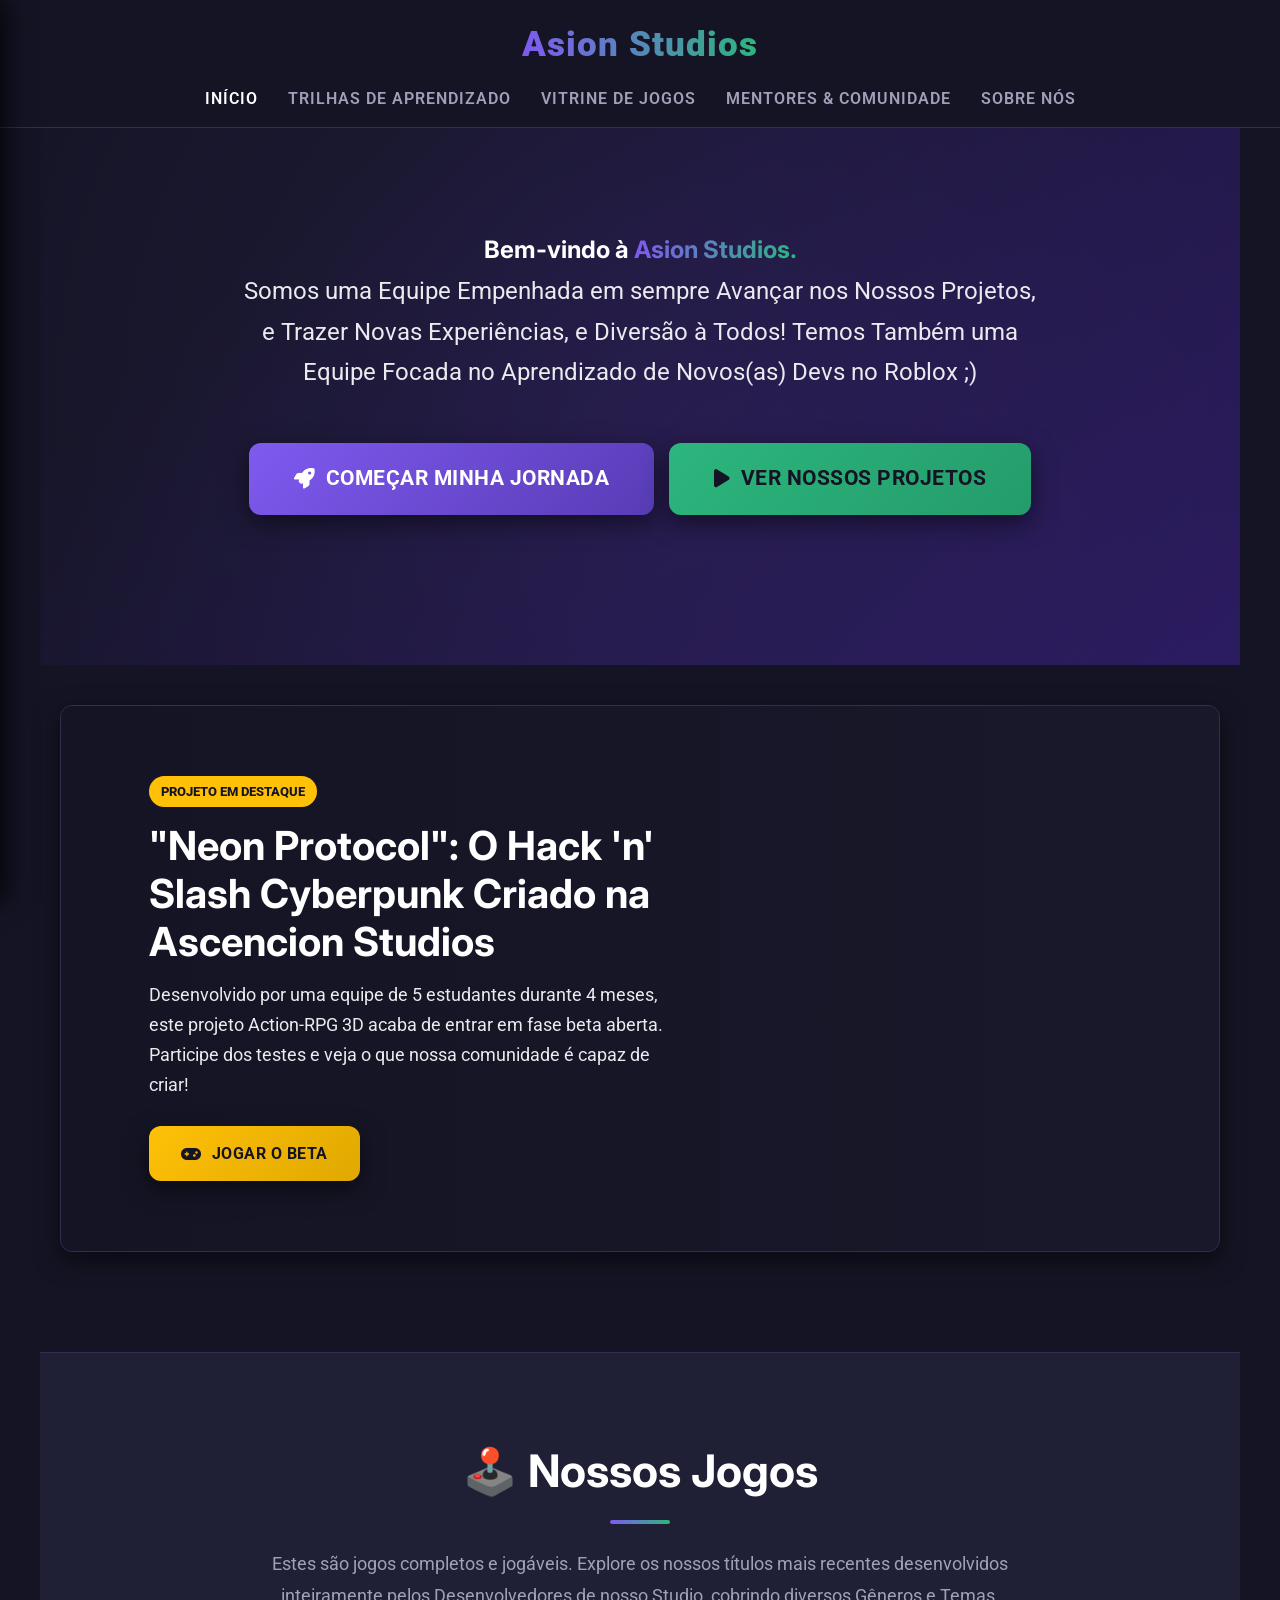
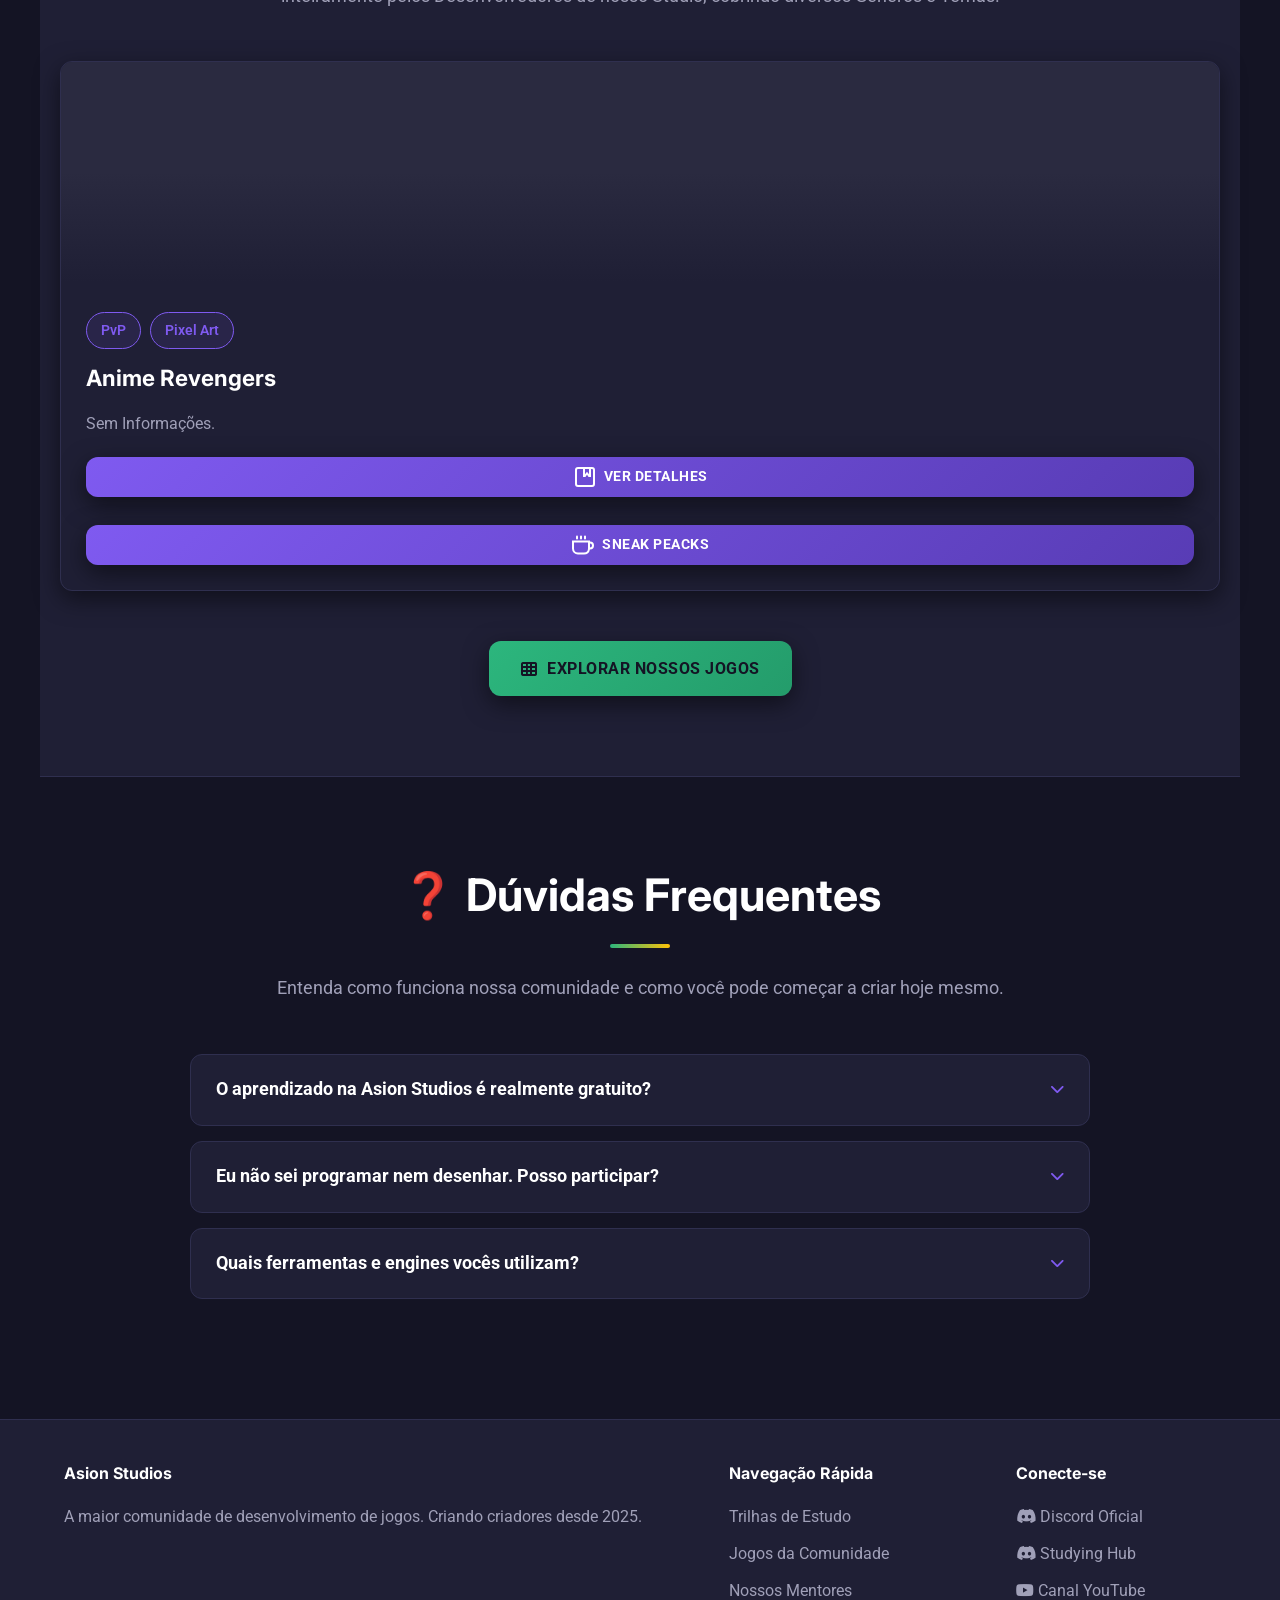
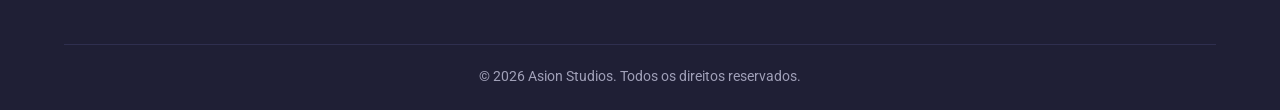
==== index.html @ bc78424f "f" ====
<!DOCTYPE html>
<html lang="pt-BR">
<head>
    <meta charset="UTF-8">
    <meta name="viewport" content="width=device-width, initial-scale=1.0">
    <title>Asion Studios | Início</title>
    <link rel="stylesheet" href="style.css">
    <link rel="icon" href="assets/images/icone.png" type="image/x-icon">
    <link href="https://fonts.googleapis.com/css2?family=Inter:wght@700;900&family=Roboto:wght@400;500;700&display=swap" rel="stylesheet">
    <link rel="stylesheet" href="https://cdnjs.cloudflare.com/ajax/libs/font-awesome/6.4.0/css/all.min.css">
</head>
<body>
    
    <header class="gh-header">
        <div class="gh-header-container">
            <a href="#" class="gh-logo gh-logo--mobile"><i class="fas fa-gamepad"></i> Asion Studios</a>
            <button class="gh-nav__toggle" aria-label="Abrir menu"><i class="fas fa-bars"></i></button>
            <a href="" class="gh-logo gh-logo--desktop">Asion Studios</a>
            <nav class="gh-nav gh-nav--desktop">
                <ul class="gh-nav__list">
                    <li><a href="index" class="gh-nav__active-link">Início</a></li>
                    <li><a href="aprendizado">Trilhas de Aprendizado</a></li>
                    <li><a href="jogos">Vitrine de Jogos</a></li>
                    <li><a href="equipe">Mentores & Comunidade</a></li>
                    <li><a href="sobre">Sobre Nós</a></li>
                </ul>
            </nav>
        </div>
    </header>

    <aside class="gh-sidebar" id="gh-sidebar">
        <div class="gh-sidebar__header">
            <a href="index" class="gh-logo gh-logo--mobile">
                <i class="fas fa-gamepad"></i> Asion Studios
            </a>
            <button class="gh-sidebar__close" aria-label="Fechar menu">
                <i class="fas fa-times"></i>
            </button>
        </div>
        <ul class="gh-sidebar__list">
            <li><a href="#" class="gh-sidebar__link gh-nav__active-link"><i class="fas fa-home"></i> Início</a></li>
            <li><a href="aprendizado" class="gh-sidebar__link"><i class="fas fa-graduation-cap"></i> Aprendizado</a></li>
            <li><a href="jogos" class="gh-sidebar__link"><i class="fas fa-gamepad"></i> Jogos</a></li>
            <li><a href="equipe" class="gh-sidebar__link"><i class="fas fa-users"></i> Comunidade</a></li>
            <li><a href="sobre" class="gh-sidebar__link"><i class="fas fa-info-circle"></i> Sobre</a></li>
            
            <li class="gh-sidebar__cta">
                <a href="#" target="_blank" class="gh-button gh-button--discord gh-button--full">
                    <i class="fab fa-discord"></i> Servidor Discord
                </a>
                <a href="#" target="_blank" class="gh-button gh-button--youtube gh-button--full" style="margin-top: 10px;">
                    <i class="fab fa-youtube"></i> Canal YouTube
                </a>
            </li>
        </ul>
    </aside>
    <div class="gh-overlay" id="gh-overlay"></div>

    <main class="gh-main-content">
        
        <section class="gh-hero">
            <div class="gh-hero__content">
                <h1 class="gh-hero__title">Bem-vindo à <span class="gh-text-gradient">Asion Studios.</h1>
                <p class="gh-hero__subtitle"> Somos uma Equipe Empenhada em sempre Avançar nos Nossos Projetos, e Trazer Novas Experiências, e Diversão à Todos! Temos Também uma Equipe Focada no Aprendizado de Novos(as) Devs no Roblox ;)</p>
                <div style="display: flex; gap: 15px; justify-content: center; flex-wrap: wrap;">
                    <a href="aprendizado" class="gh-button gh-button--primary gh-button--large">
                        <i class="fas fa-rocket"></i> Começar Minha Jornada
                    </a>
                    <a href="jogos" class="gh-button gh-button--secondary gh-button--large">
                        <i class="fas fa-play"></i> Ver nossos Projetos
                    </a>
                </div>
            </div>
        </section>

        <section class="gh-section" style="padding-top: 40px; padding-bottom: 40px;">
            <div class="gh-banner" style="background-image: url('https://placehold.co/1200x400/1F1F35/FFFFFF/png?text=Banner+Jogo+Destaque');">
                <div class="gh-banner__content">
                    <span class="gh-banner__badge">Projeto em Destaque</span>
                    <h2 class="gh-banner__title">"Neon Protocol": O Hack 'n' Slash Cyberpunk Criado na Ascencion Studios</h2>
                    <p class="gh-banner__subtitle">Desenvolvido por uma equipe de 5 estudantes durante 4 meses, este projeto Action-RPG 3D acaba de entrar em fase beta aberta. Participe dos testes e veja o que nossa comunidade é capaz de criar!</p>
                    <a href="jogos.html#neon" class="gh-button gh-button--accent">
                        <i class="fas fa-gamepad"></i> Jogar o Beta
                    </a>
                </div>
            </div>
        </section>

        <section class="gh-section gh-section--light">
            <h2 class="gh-heading">🕹️ Nossos Jogos</h2>
            <p class="gh-section__intro">Estes são jogos completos e jogáveis. Explore os nossos títulos mais recentes desenvolvidos inteiramente pelos Desenvolvedores de nosso Studio, cobrindo diversos Gêneros e Temas.</p>
            
            <div class="gh-card-grid gh-card-grid--3-cols">
                <article class="gh-game-card">
                    <div class="gh-game-card__media" style="background-image: url('https://placehold.co/400x250/3a2a2a/FFFFFF/png?text=Image');"></div>
                    <div class="gh-game-card__body">
                        <div class="gh-tags">
                            <span class="gh-tag">PvP</span>
                            <span class="gh-tag">Pixel Art</span>
                        </div>
                        <h3 class="gh-game-card__title">Anime Revengers</h3>
                        <p class="gh-game-card__description">Sem Informações.</p>
                        <div class="gh-game-card__footer">
                            <a href="https://discord.com/channels/1443773820145238119/1445143844990488769" class="gh-button gh-button--primary gh-button--small gh-button--full"><svg xmlns="http://www.w3.org/2000/svg" width="24" height="24" viewBox="0 0 24 24"><path fill="currentColor" fill-rule="evenodd" d="M2 19a3 3 0 0 0 3 3h14a3 3 0 0 0 3-3V5a3 3 0 0 0-3-3H5a3 3 0 0 0-3 3zm18 0a1 1 0 0 1-1 1H5a1 1 0 0 1-1-1V5a1 1 0 0 1 1-1h5v8.011h2.395L14 9.864l1.605 2.147H18V4h1a1 1 0 0 1 1 1zM16 4h-4v5.336l2-2.676l2 2.676z" clip-rule="evenodd"/></svg> &nbsp; Ver Detalhes</a>
                        </div>
                        <br>
                        <div class="gh-game-card__footer">
                            <a href="https://discord.com/channels/1443773820145238119/1445144097776992326" class="gh-button gh-button--primary gh-button--small gh-button--full"><svg xmlns="http://www.w3.org/2000/svg" width="24" height="24" viewBox="0 0 24 24"><g fill="currentColor"><path d="M6 2.5a1 1 0 0 0-1 1v2a1 1 0 0 0 2 0v-2a1 1 0 0 0-1-1"/><path fill-rule="evenodd" d="M13 21.5a6 6 0 0 0 5.917-5H19a4 4 0 0 0 0-8v-1H1v8a6 6 0 0 0 6 6zM3 9.5v6a4 4 0 0 0 4 4h6a4 4 0 0 0 4-4v-6zm18 3a2 2 0 0 1-2 2v-4a2 2 0 0 1 2 2" clip-rule="evenodd"/><path d="M9 3.5a1 1 0 1 1 2 0v2a1 1 0 1 1-2 0zm5-1a1 1 0 0 0-1 1v2a1 1 0 1 0 2 0v-2a1 1 0 0 0-1-1"/></g></svg> &nbsp; Sneak Peacks</a>
                        </div>
                    </div>
                </article>
            </div>
            <div class="gh-center-content" style="margin-top: 50px;">
                <a href="jogos" class="gh-button gh-button--secondary">
                    <i class="fas fa-th"></i> Explorar nossos Jogos
                </a>
            </div>
        </section>
        
        <section class="gh-section">
            <h2 class="gh-heading gh-heading--secondary">❓ Dúvidas Frequentes</h2>
            <p class="gh-section__intro">Entenda como funciona nossa comunidade e como você pode começar a criar hoje mesmo.</p>
            
            <div class="gh-accordion">
                
                <div class="gh-accordion__item">
                    <div class="gh-accordion__header" onclick="toggleAccordion(this)">
                        O aprendizado na Asion Studios é realmente gratuito?
                        <i class="fas fa-chevron-down"></i>
                    </div>
                    <div class="gh-accordion__content">
                        <div class="gh-accordion__body">
                            <p>Sim, absolutamente! Nossa missão é democratizar o desenvolvimento de jogos no Roblox. O acesso a todas as trilhas de aprendizado, materiais didáticos básicos, participação na comunidade do Discord e a maioria das mentorias em grupo são 100% gratuitos. Nós nos sustentamos através de doações opcionais e parcerias com estúdios, não cobrando dos alunos.</p>
                        </div>
                    </div>
                </div>

                <div class="gh-accordion__item">
                    <div class="gh-accordion__header" onclick="toggleAccordion(this)">
                        Eu não sei programar nem desenhar. Posso participar?
                        <i class="fas fa-chevron-down"></i>
                    </div>
                    <div class="gh-accordion__content">
                        <div class="gh-accordion__body">
                            <p>Com certeza! A Equipe de Mentores da Asion Studios foi desenhada para iniciantes absolutos. Nossas trilhas "Fundamentos" começam do zero: ensinamos lógica de programação antes de entrar em engines, e princípios básicos de design antes de abrir softwares 3D. Temos muitos membros que começaram sem conhecimento algum e hoje estão lançando seus próprios jogos. Sua vontade de aprender é o único pré-requisito. E Você ainda tem a Oportunidade de Entrar no Nosso Studio e Participar Diretamente do Desenvolvimeto dos Nossos Projetos!</p>
                        </div>
                    </div>
                </div>

                <div class="gh-accordion__item">
                    <div class="gh-accordion__header" onclick="toggleAccordion(this)">
                        Quais ferramentas e engines vocês utilizam?
                        <i class="fas fa-chevron-down"></i>
                    </div>
                    <div class="gh-accordion__content">
                        <div class="gh-accordion__body">
                            <p>Focamos nas ferramentas padrão da indústria para garantir sua empregabilidade. Nossas principais trilhas cobrem <strong>Roblox Studio</strong> (Para desenvolvimento 2D/3D Robusto); <strong>Blender</strong> (Para Modelagens em 3D); <strong>Aseprite</strong> (Para Pixel Arts) e <strong>Figma/Photoshop</strong> (Para UI e UX).</p>
                        </div>
                    </div>
                </div>
            </div>
        </section>

    </main>

    <footer class="gh-footer">
        <div class="gh-footer__content">
            <div class="gh-footer__col">
                <h4>Asion Studios</h4>
                <p>A maior comunidade de desenvolvimento de jogos. Criando criadores desde 2025.</p>
            </div>
            <div class="gh-footer__col">
                <h4>Navegação Rápida</h4>
                <ul>
                    <li><a href="aprendizado">Trilhas de Estudo</a></li>
                    <li><a href="jogos">Jogos da Comunidade</a></li>
                    <li><a href="equipe">Nossos Mentores</a></li>
                </ul>
            </div>
            <div class="gh-footer__col">
                <h4>Conecte-se</h4>
                <ul>
                    <li><a href="https://discord.gg/ygGvbeaqAS" target="_blank"><i class="fab fa-discord"></i> Discord Oficial</a></li>
                    <li><a href="https://discord.gg/vEhfcvPvU2" target="_blank"><i class="fab fa-discord"></i> Studying Hub</a></li>
                    <li><a href="#" target="_blank"><i class="fab fa-youtube"></i> Canal YouTube</a></li>
                </ul>
            </div>
        </div>
        <div class="gh-footer__bottom">
            <p>&copy; <span id="year"></span> Asion Studios. Todos os direitos reservados.
        </div>
    </footer>

    <script src="script.js"></script>
</body>
</html>
---- style.css ----
/* -------------------------------------- */
/* 1. VARIÁVEIS E RESET (NOVA PALETA VIBRANTE: ROXO/VERDE/DOURADO) */
/* -------------------------------------- */

:root {
    /* Cores de Fundo Profundas (Roxo/Azul Noturno) */
    --color-bg-main: #141424;
    /* Fundo Principal (Azul/Roxo Profundo) */
    --color-bg-secondary: #1F1F35;
    /* Fundo Secundário/Cards (Mais claro) */
    --color-border: #2F2F4F;
    /* Bordas sutis */

    /* Cores de Destaque Vibrantes */
    --color-primary: #7F5AF0;
    /* Roxo Ametista Vibrante (Ação Principal) */
    --color-primary-dark: #583CB5;
    /* Roxo mais escuro para hover */
    --color-secondary: #2CB67D;
    /* Verde Esmeralda (Ações Secundárias/Sucesso) */
    --color-accent: #FFC107;
    /* Amarelo Dourado (Destaques/Alertas) */

    /* Texto */
    --color-text-vibrant: #FFFFFF;
    /* Branco Puro para Títulos */
    --color-text-light: #EAEAEF;
    /* Texto Principal Claro */
    --color-text-muted: #A0A0B8;
    /* Texto Secundário Acinzentado */

    /* Outros */
    --border-radius-large: 12px;
    --transition-speed: 0.3s;
    --shadow-soft: 0 8px 25px rgba(0, 0, 0, 0.5);
    --shadow-hover: 0 12px 35px rgba(127, 90, 240, 0.4);
    /* Sombra colorida no hover */
    --sidebar-width: 300px;
}

* {
    margin: 0;
    padding: 0;
    box-sizing: border-box;
}

body {
    font-family: 'Roboto', sans-serif;
    background-color: var(--color-bg-main);
    color: var(--color-text-light);
    line-height: 1.7;
    /* Aumentei ligeiramente para melhor leitura dos textos longos */
    scroll-behavior: smooth;
}

h1,
h2,
h3,
h4 {
    font-family: 'Inter', sans-serif;
    color: var(--color-text-vibrant);
}

a {
    text-decoration: none;
    color: var(--color-primary);
    transition: color var(--transition-speed);
    font-weight: 600;
}

a:hover {
    color: var(--color-accent);
}

/* -------------------------------------- */
/* 2. LAYOUT E COMPONENTES GERAIS */
/* -------------------------------------- */

/* Reduz o padding superior para compensar a altura maior do novo header */
.gh-main-content {
    max-width: 1200px;
    margin: 0 auto;
    padding-top: 110px;
    /* Ajuste para o header de duas linhas no desktop */
    min-height: 80vh;
}

.gh-center-content {
    display: flex;
    flex-direction: column;
    align-items: center;
    justify-content: center;
}

.gh-section {
    padding: 80px 20px;
    /* Mais espaçamento nas seções */
    text-align: center;
}

.gh-section--light {
    background-color: var(--color-bg-secondary);
    border-top: 1px solid var(--color-border);
    border-bottom: 1px solid var(--color-border);
}

.gh-section__intro {
    font-size: 1.15rem;
    color: var(--color-text-muted);
    margin-bottom: 50px;
    max-width: 800px;
    margin-left: auto;
    margin-right: auto;
}

.gh-heading {
    font-size: 2.8rem;
    margin-bottom: 1.5rem;
    position: relative;
    display: inline-block;
    padding-bottom: 15px;
}

.gh-heading::after {
    content: '';
    position: absolute;
    bottom: 0;
    left: 50%;
    transform: translateX(-50%);
    width: 60px;
    height: 4px;
    background: linear-gradient(90deg, var(--color-primary), var(--color-secondary));
    border-radius: 4px;
}

.gh-heading--secondary::after {
    background: linear-gradient(90deg, var(--color-secondary), var(--color-accent));
}


/* -------------------------------------- */
/* 3. BOTÕES E TAGS (Refeitos para evitar conflitos) */
/* -------------------------------------- */

.gh-button {
    display: inline-flex;
    align-items: center;
    justify-content: center;
    padding: 14px 32px;
    border-radius: var(--border-radius-large);
    font-weight: 700;
    text-transform: uppercase;
    letter-spacing: 0.5px;
    transition: all var(--transition-speed);
    border: none;
    cursor: pointer;
    box-shadow: var(--shadow-soft);
    font-size: 1rem;
}

.gh-button i {
    margin-right: 10px;
}

/* Botão Roxo (Principal) */
.gh-button--primary {
    background: linear-gradient(135deg, var(--color-primary), var(--color-primary-dark));
    color: #FFFFFF !important;
}

.gh-button--primary:hover {
    transform: translateY(-3px);
    box-shadow: var(--shadow-hover);
    filter: brightness(1.1);
}

/* Botão Verde (Secundário/Ação) */
.gh-button--secondary {
    background: linear-gradient(135deg, var(--color-secondary), #249c6b);
    color: var(--color-bg-main) !important;
}

.gh-button--secondary:hover {
    transform: translateY(-3px);
    box-shadow: 0 12px 35px rgba(44, 182, 125, 0.4);
    filter: brightness(1.1);
}

/* Botão Amarelo/Dourado (Destaque) */
.gh-button--accent {
    background: linear-gradient(135deg, var(--color-accent), #e0a800);
    color: var(--color-bg-main) !important;
}

.gh-button--accent:hover {
    transform: translateY(-3px);
    box-shadow: 0 12px 35px rgba(255, 193, 7, 0.4);
    filter: brightness(1.1);
}

/* Botões de Redes Sociais Específicos */
.gh-button--discord {
    background-color: #5865F2;
    /* Cor oficial do Discord */
    color: white !important;
}

.gh-button--youtube {
    background-color: #FF0000;
    /* Cor oficial do YouTube */
    color: white !important;
}


.gh-button--large {
    font-size: 1.3rem;
    padding: 18px 45px;
}

.gh-button--small {
    padding: 8px 16px;
    font-size: 0.9rem;
}

.gh-button--full {
    width: 100%;
}

/* TAGS */
.gh-tag {
    display: inline-block;
    background-color: rgba(127, 90, 240, 0.1);
    /* Fundo roxo transparente */
    color: var(--color-primary);
    padding: 6px 14px;
    border-radius: 50px;
    font-size: 0.85rem;
    margin: 5px 5px 10px 0;
    border: 1px solid var(--color-primary);
    white-space: nowrap;
    font-weight: 600;
}

.gh-tag--active,
.gh-tag:hover {
    background-color: var(--color-primary);
    color: var(--color-text-vibrant);
    cursor: pointer;
}


/* -------------------------------------- */
/* 4. NAVEGAÇÃO E SIDEBAR (CORRIGIDO: TOGGLE DIR, SIDEBAR ESQ) */
/* -------------------------------------- */

.gh-header {
    background-color: rgba(20, 20, 36, 0.95);
    /* Fundo semi-transparente */
    backdrop-filter: blur(10px);
    position: fixed;
    width: 100%;
    top: 0;
    z-index: 1000;
    border-bottom: 1px solid var(--color-border);

    /* Configuração inicial para Mobile (Flexbox) */
    display: flex;
    justify-content: space-between;
    align-items: center;
    height: 70px;
    /* Altura do header mobile */
    padding: 0 20px;
}

/* CONTAINER PARA ORGANIZAR O CABEÇALHO NO DESKTOP */
.gh-header-container {
    display: flex;
    flex-direction: column;
    align-items: center;
    width: 100%;
    max-width: 1200px;
    margin: 0 auto;
    padding: 10px 20px;
}

/* LOGO (Versão Desktop Centralizada) */
.gh-logo--desktop {
    font-size: 2.2rem;
    font-weight: 900;
    background: linear-gradient(to right, var(--color-primary), var(--color-secondary));
    -webkit-background-clip: text;
    -webkit-text-fill-color: transparent;
    text-align: center;
    padding-bottom: 5px;
    display: none;
    /* Esconder por padrão no mobile */
    letter-spacing: 1px;
}

/* NAVEGAÇÃO DESKTOP (A linha dos links) */
.gh-nav--desktop {
    display: none;
    /* Esconder por padrão no mobile */
    width: 100%;
    text-align: center;
    margin-top: 5px;
}

.gh-nav--desktop .gh-nav__list {
    list-style: none;
    display: flex;
    justify-content: center;
    align-items: center;
    gap: 30px;
    padding: 0;
    margin: 0;
}

.gh-nav--desktop a {
    color: var(--color-text-muted);
    font-weight: 600;
    padding: 10px 0;
    font-size: 1rem;
    text-transform: uppercase;
    letter-spacing: 1px;
    position: relative;
    transition: color var(--transition-speed);
}

.gh-nav--desktop a::after {
    content: '';
    position: absolute;
    width: 0;
    height: 3px;
    bottom: 0;
    left: 0;
    background: linear-gradient(to right, var(--color-primary), var(--color-secondary));
    transition: width var(--transition-speed);
    border-radius: 3px;
}

.gh-nav--desktop a:hover,
.gh-nav__active-link {
    color: var(--color-text-vibrant) !important;
}

.gh-nav--desktop a:hover::after,
.gh-nav__active-link::after {
    width: 100%;
}

/* LOGO LATERAL (PARA MOBILE) */
.gh-logo--mobile {
    font-size: 1.5rem;
    font-weight: 800;
    color: var(--color-primary);
    z-index: 1101;
    /* Fica acima do overlay */
}

/* TOGGLE MOBILE (Botão Hamburguer) */
.gh-nav__toggle {
    background: none;
    border: none;
    color: var(--color-text-light);
    font-size: 1.8rem;
    cursor: pointer;
    z-index: 1101;
    padding: 5px;
}

/* SIDEBAR (Menu Lateral - ABRE DA ESQUERDA) */
.gh-sidebar {
    position: fixed;
    top: 0;
    left: 0;
    /* Fixado na esquerda */
    width: var(--sidebar-width);
    height: 100%;
    background-color: var(--color-bg-main);
    box-shadow: 5px 0 25px rgba(0, 0, 0, 0.8);
    /* Sombra para a direita */
    z-index: 1100;
    transform: translateX(-100%);
    /* Começa escondido para a esquerda */
    transition: transform 0.4s cubic-bezier(0.4, 0, 0.2, 1);
    /* Animação mais suave */
    padding: 0;
    border-right: 1px solid var(--color-border);
}

.gh-sidebar.is-open {
    transform: translateX(0);
    /* Desliza para a vista */
}

.gh-sidebar__header {
    display: flex;
    justify-content: space-between;
    align-items: center;
    padding: 20px;
    border-bottom: 1px solid var(--color-border);
    background-color: var(--color-bg-secondary);
}

.gh-sidebar__close {
    background: none;
    border: none;
    color: var(--color-text-muted);
    font-size: 1.5rem;
    cursor: pointer;
    transition: color var(--transition-speed);
}

.gh-sidebar__close:hover {
    color: var(--color-accent);
}

.gh-sidebar__list {
    list-style: none;
    padding: 20px 0;
}

.gh-sidebar__link {
    display: flex;
    align-items: center;
    padding: 15px 25px;
    color: var(--color-text-light);
    font-size: 1.1rem;
    font-weight: 600;
    transition: all var(--transition-speed);
    border-left: 4px solid transparent;
}

.gh-sidebar__link:hover,
.gh-sidebar__link.gh-nav__active-link {
    background-color: rgba(127, 90, 240, 0.1);
    color: var(--color-primary);
    border-left-color: var(--color-primary);
}

.gh-sidebar__link .fas,
.gh-sidebar__link .fab {
    margin-right: 15px;
    width: 25px;
    text-align: center;
    font-size: 1.2rem;
}

.gh-sidebar__cta {
    padding: 20px 25px;
}

.gh-overlay {
    position: fixed;
    top: 0;
    left: 0;
    width: 100%;
    height: 100%;
    background: rgba(0, 0, 0, 0.8);
    z-index: 1050;
    opacity: 0;
    visibility: hidden;
    transition: opacity 0.4s ease-in-out;
    backdrop-filter: blur(3px);
}

.gh-overlay.is-visible {
    opacity: 1;
    visibility: visible;
}


/* -------------------------------------- */
/* 5. COMPONENTES DE PÁGINA (HERO, CARDS) */
/* -------------------------------------- */

/* HERO (PÁGINA INICIAL) */
.gh-hero {
    /* Gradiente vibrante roxo/azul */
    background: linear-gradient(135deg, var(--color-bg-main) 20%, #2a1a5e 100%);
    padding: 120px 20px 150px;
    text-align: center;
    position: relative;
    overflow: hidden;
}

/* Efeito de fundo sutil (opcional) */
.gh-hero::before {
    content: '';
    position: absolute;
    top: -50%;
    left: -50%;
    width: 200%;
    height: 200%;
    background: radial-gradient(circle, rgba(127, 90, 240, 0.1) 0%, transparent 60%);
    animation: pulse 15s infinite;
}

@keyframes pulse {
    0% {
        transform: scale(1);
        opacity: 0.5;
    }

    50% {
        transform: scale(1.2);
        opacity: 0.8;
    }

    100% {
        transform: scale(1);
        opacity: 0.5;
    }
}


.gh-hero__content {
    position: relative;
    z-index: 2;
}
g
.gh-hero__title {
    font-size: 3.5rem;
    font-weight: 900;
    margin-bottom: 20px;
    line-height: 1.2;
    max-width: 1000px;
    margin-left: auto;
    margin-right: auto;
}

/* Texto gradiente no título */
.gh-text-gradient {
    background: linear-gradient(to right, var(--color-primary), var(--color-secondary));
    -webkit-background-clip: text;
    -webkit-text-fill-color: transparent;
}

.gh-hero__subtitle {
    font-size: 1.5rem;
    color: var(--color-text-light);
    margin-bottom: 50px;
    font-weight: 400;
    max-width: 800px;
    margin-left: auto;
    margin-right: auto;
}

/* GRID DE CARDS */
.gh-card-grid {
    display: grid;
    gap: 40px;
    margin-top: 40px;
}

.gh-card-grid--3-cols {
    grid-template-columns: repeat(auto-fit, minmax(320px, 1fr));
}

.gh-card-grid--4-cols {
    grid-template-columns: repeat(auto-fit, minmax(250px, 1fr));
}

/* CARD DE JOGO (Visual mais limpo e vibrante) */
.gh-game-card {
    background-color: var(--color-bg-secondary);
    border-radius: var(--border-radius-large);
    overflow: hidden;
    box-shadow: var(--shadow-soft);
    border: 1px solid var(--color-border);
    transition: all var(--transition-speed);
    text-align: left;
    height: 100%;
    display: flex;
    flex-direction: column;
}

.gh-game-card:hover {
    transform: translateY(-10px);
    box-shadow: var(--shadow-hover);
    border-color: var(--color-primary);
}

.gh-game-card__media {
    width: 100%;
    height: 220px;
    background-color: #2a2a40;
    /* Placeholder cor sólida */
    background-size: cover;
    background-position: center;
    position: relative;
}

/* Overlay gradiente na imagem do card */
.gh-game-card__media::after {
    content: '';
    position: absolute;
    bottom: 0;
    left: 0;
    width: 100%;
    height: 50%;
    background: linear-gradient(to top, var(--color-bg-secondary), transparent);
}

.gh-game-card__body {
    padding: 25px;
    flex-grow: 1;
    display: flex;
    flex-direction: column;
}

.gh-game-card__title {
    color: var(--color-text-vibrant);
    margin-bottom: 0.8rem;
    font-size: 1.4rem;
}

.gh-game-card__description {
    color: var(--color-text-muted);
    font-size: 1rem;
    margin-bottom: 20px;
    flex-grow: 1;
}

.gh-game-card__footer {
    margin-top: auto;
}


/* CARD DE TÓPICO/MEMBRO (Aprendizado/Equipe) */
.gh-topic-card {
    background-color: var(--color-bg-secondary);
    padding: 30px;
    border-radius: var(--border-radius-large);
    border: 1px solid var(--color-border);
    border-top: 4px solid var(--color-primary);
    /* Topo colorido */
    box-shadow: var(--shadow-soft);
    transition: all var(--transition-speed);
    text-align: left;
    height: 100%;
    display: flex;
    flex-direction: column;
}

.gh-topic-card:hover {
    transform: translateY(-10px);
    box-shadow: var(--shadow-hover);
    border-color: var(--color-primary);
    background-color: #23233b;
}

.gh-topic-card__header {
    display: flex;
    align-items: center;
    margin-bottom: 20px;
}

.gh-topic-card__icon {
    font-size: 2.2rem;
    color: var(--color-primary);
    margin-right: 15px;
    background: rgba(127, 90, 240, 0.1);
    padding: 15px;
    border-radius: 12px;
}

.gh-topic-card__title {
    color: var(--color-text-vibrant);
    margin-bottom: 0;
    font-size: 1.3rem;
    line-height: 1.3;
}

.gh-topic-card__role {
    color: var(--color-secondary);
    font-weight: 700;
    margin-bottom: 10px;
    display: block;
}

.gh-topic-card p {
    color: var(--color-text-muted);
    margin-bottom: 20px;
    flex-grow: 1;
}


/* -------------------------------------- */
/* 6. COMPONENTES INTERATIVOS */
/* -------------------------------------- */

/* ACORDEÃO (Estilo mais limpo e moderno) */
.gh-accordion {
    max-width: 900px;
    margin: 40px auto;
    text-align: left;
}

.gh-accordion__item {
    margin-bottom: 15px;
    border-radius: var(--border-radius-large);
    overflow: hidden;
    border: 1px solid var(--color-border);
    background-color: var(--color-bg-secondary);
}

.gh-accordion__header {
    padding: 20px 25px;
    cursor: pointer;
    display: flex;
    justify-content: space-between;
    align-items: center;
    font-weight: 700;
    font-size: 1.1rem;
    color: var(--color-text-vibrant);
    transition: background-color var(--transition-speed);
}

.gh-accordion__header:hover {
    background-color: rgba(127, 90, 240, 0.05);
}

.gh-accordion__header .fas {
    color: var(--color-primary);
    transition: transform 0.4s ease;
    font-size: 0.9rem;
}

.gh-accordion__content {
    background-color: rgba(20, 20, 36, 0.5);
    /* Fundo ligeiramente mais escuro interno */
    max-height: 0;
    overflow: hidden;
    transition: max-height 0.5s cubic-bezier(0, 1, 0, 1);
    /* Animação suave "ease-out" */
}

.gh-accordion__body {
    padding: 25px;
    color: var(--color-text-light);
    line-height: 1.8;
}

.gh-accordion__body h4 {
    color: var(--color-primary);
    margin-bottom: 10px;
    margin-top: 20px;
}

.gh-accordion__body h4:first-child {
    margin-top: 0;
}

.accordion-icon-rotated {
    transform: rotate(180deg);
}


/* BANNER DE DESTAQUE VIBRANTE */
.gh-banner {
    width: 100%;
    min-height: 400px;
    /* Altura maior */
    background-color: var(--color-bg-secondary);
    background-size: cover;
    background-position: center;
    display: flex;
    align-items: center;
    padding: 40px 5%;
    box-shadow: var(--shadow-soft);
    margin-bottom: 60px;
    position: relative;
    border-radius: var(--border-radius-large);
    overflow: hidden;
    text-align: left;
    border: 1px solid var(--color-border);
}

/* Overlay gradiente para o banner */
.gh-banner::before {
    content: '';
    position: absolute;
    top: 0;
    left: 0;
    width: 100%;
    height: 100%;
    background: linear-gradient(90deg, var(--color-bg-main) 0%, rgba(20, 20, 36, 0.6) 100%);
}

.gh-banner__content {
    position: relative;
    z-index: 2;
    max-width: 600px;
    padding: 30px;
}

.gh-banner__badge {
    display: inline-block;
    background-color: var(--color-accent);
    color: var(--color-bg-main);
    padding: 5px 12px;
    border-radius: 50px;
    font-weight: 800;
    font-size: 0.8rem;
    margin-bottom: 15px;
    text-transform: uppercase;
}

.gh-banner__title {
    font-size: 2.5rem;
    color: var(--color-text-vibrant);
    margin-bottom: 15px;
    line-height: 1.2;
}

.gh-banner__subtitle {
    font-size: 1.1rem;
    color: var(--color-text-light);
    margin-bottom: 25px;
}

/* TIMELINE (SOBRE) - Estilo Roxo/Verde */
.gh-timeline-item {
    text-align: left;
    border-left: 3px solid var(--color-primary);
    /* Linha roxa */
    padding-left: 25px;
    padding-bottom: 40px;
    position: relative;
}

.gh-timeline-item:last-child {
    border-left-color: transparent;
}

.gh-timeline-item::before {
    content: '';
    position: absolute;
    left: -15px;
    top: 0;
    width: 19px;
    height: 19px;
    background-color: var(--color-secondary);
    /* Bolinha verde */
    border-radius: 50%;
    border: 4px solid var(--color-bg-secondary);
    box-shadow: 0 0 10px rgba(44, 182, 125, 0.5);
}

.gh-timeline-year {
    color: var(--color-secondary);
    /* Ano em verde */
    font-weight: 800;
    font-size: 1.4rem;
    margin-bottom: 10px;
    display: block;
}

.gh-timeline-item h3 {
    font-size: 1.2rem;
    margin-bottom: 10px;
}


/* -------------------------------------- */
/* 7. RODAPÉ E RESPONSIVIDADE */
/* -------------------------------------- */

.gh-footer {
    background-color: var(--color-bg-secondary);
    padding: 40px 5% 20px;
    text-align: center;
    border-top: 1px solid var(--color-border);
    color: var(--color-text-muted);
}

.gh-footer__content {
    max-width: 1200px;
    margin: 0 auto 30px;
    display: flex;
    justify-content: space-between;
    flex-wrap: wrap;
    gap: 20px;
}

.gh-footer__col {
    text-align: left;
    min-width: 200px;
}

.gh-footer__col h4 {
    color: var(--color-text-vibrant);
    margin-bottom: 15px;
}

.gh-footer__col ul {
    list-style: none;
}

.gh-footer__col li {
    margin-bottom: 10px;
}

.gh-footer__col a {
    color: var(--color-text-muted);
    font-weight: 400;
}

.gh-footer__col a:hover {
    color: var(--color-primary);
}

.gh-footer__bottom {
    border-top: 1px solid var(--color-border);
    padding-top: 20px;
    font-size: 0.9rem;
}


@media (min-width: 993px) {

    /* Desktop: Header de duas linhas */
    .gh-header {
        height: auto;
        display: block;
        padding: 0;
        background-color: var(--color-bg-main);
        /* Fundo sólido no desktop */
    }

    .gh-header-container {
        padding: 15px 20px;
    }

    .gh-logo--desktop {
        display: inline-block;
    }

    .gh-logo--mobile,
    .gh-nav__toggle {
        display: none;
        /* Esconde mobile */
    }

    .gh-nav--desktop {
        display: block;
        /* Mostra nav desktop */
    }
}

@media (max-width: 992px) {

    /* Mobile: Header flex padrão */
    .gh-main-content {
        padding-top: 80px;
    }

    .gh-header {
        height: 70px;
        padding: 0 20px;
        /* O container interno já é flex row */
    }

    .gh-header-container {
        flex-direction: row;
        /* Garante linha horizontal */
        justify-content: space-between;
        /* Espaça logo e toggle */
        padding: 0;
    }

    /* Logo na esquerda */
    .gh-logo--mobile {
        display: flex;
        align-items: center;
        font-size: 1.4rem;
        color: var(--color-text-vibrant);
    }

    .gh-logo--mobile i {
        color: var(--color-primary);
        margin-right: 10px;
    }

    /* Toggle na direita */
    .gh-nav__toggle {
        display: block;
    }

    .gh-nav--desktop,
    .gh-logo--desktop {
        display: none;
    }

    /* Ajustes de tipografia e espaçamento para mobile */
    .gh-hero {
        padding: 80px 20px 100px;
    }

    .gh-hero__title {
        font-size: 2.2rem;
    }

    .gh-hero__subtitle {
        font-size: 1.2rem;
    }

    .gh-heading {
        font-size: 2rem;
    }

    .gh-section {
        padding: 50px 20px;
    }

    .gh-banner {
        min-height: 300px;
    }

    .gh-banner__title {
        font-size: 1.8rem;
    }

    .gh-card-grid--3-cols,
    .gh-card-grid--4-cols {
        grid-template-columns: 1fr;
        /* Coluna única no mobile */
    }

    .gh-footer__content {
        flex-direction: column;
        text-align: center;
    }

    .gh-footer__col {
        text-align: center;
    }
}
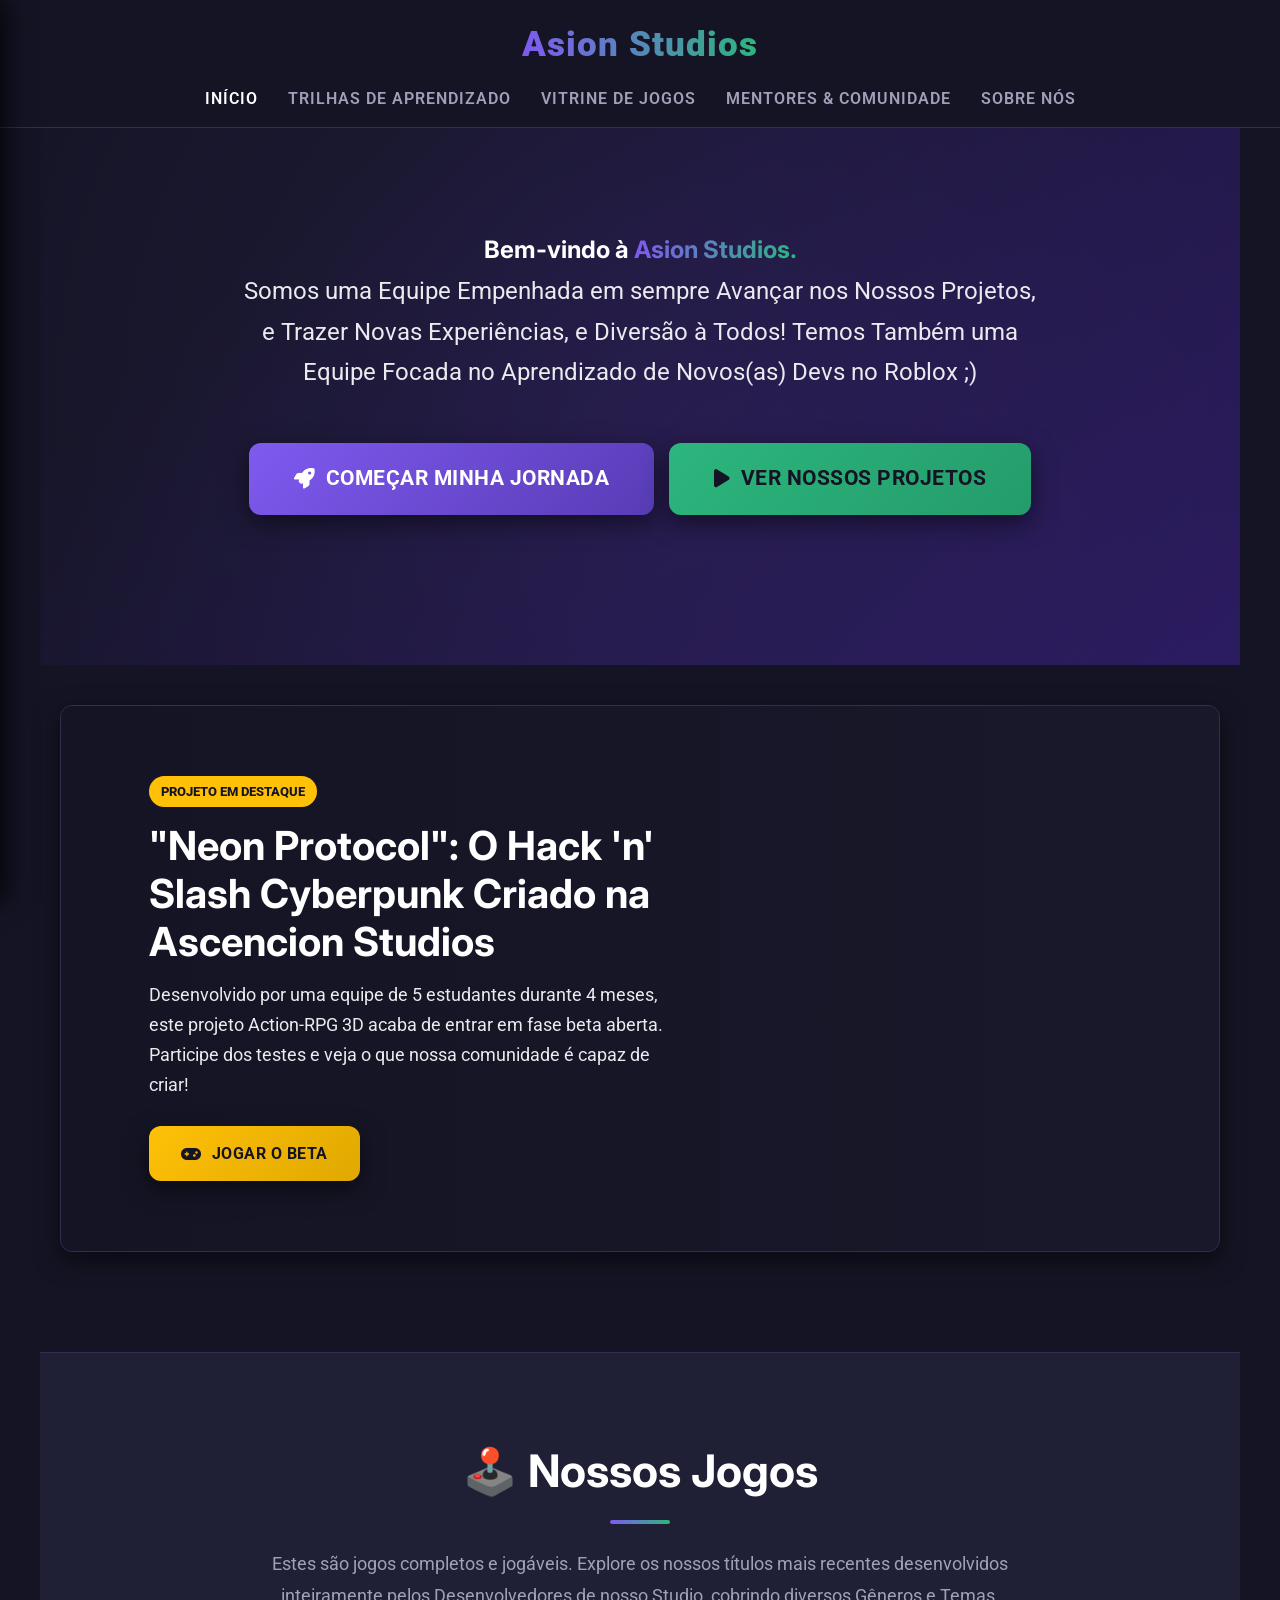
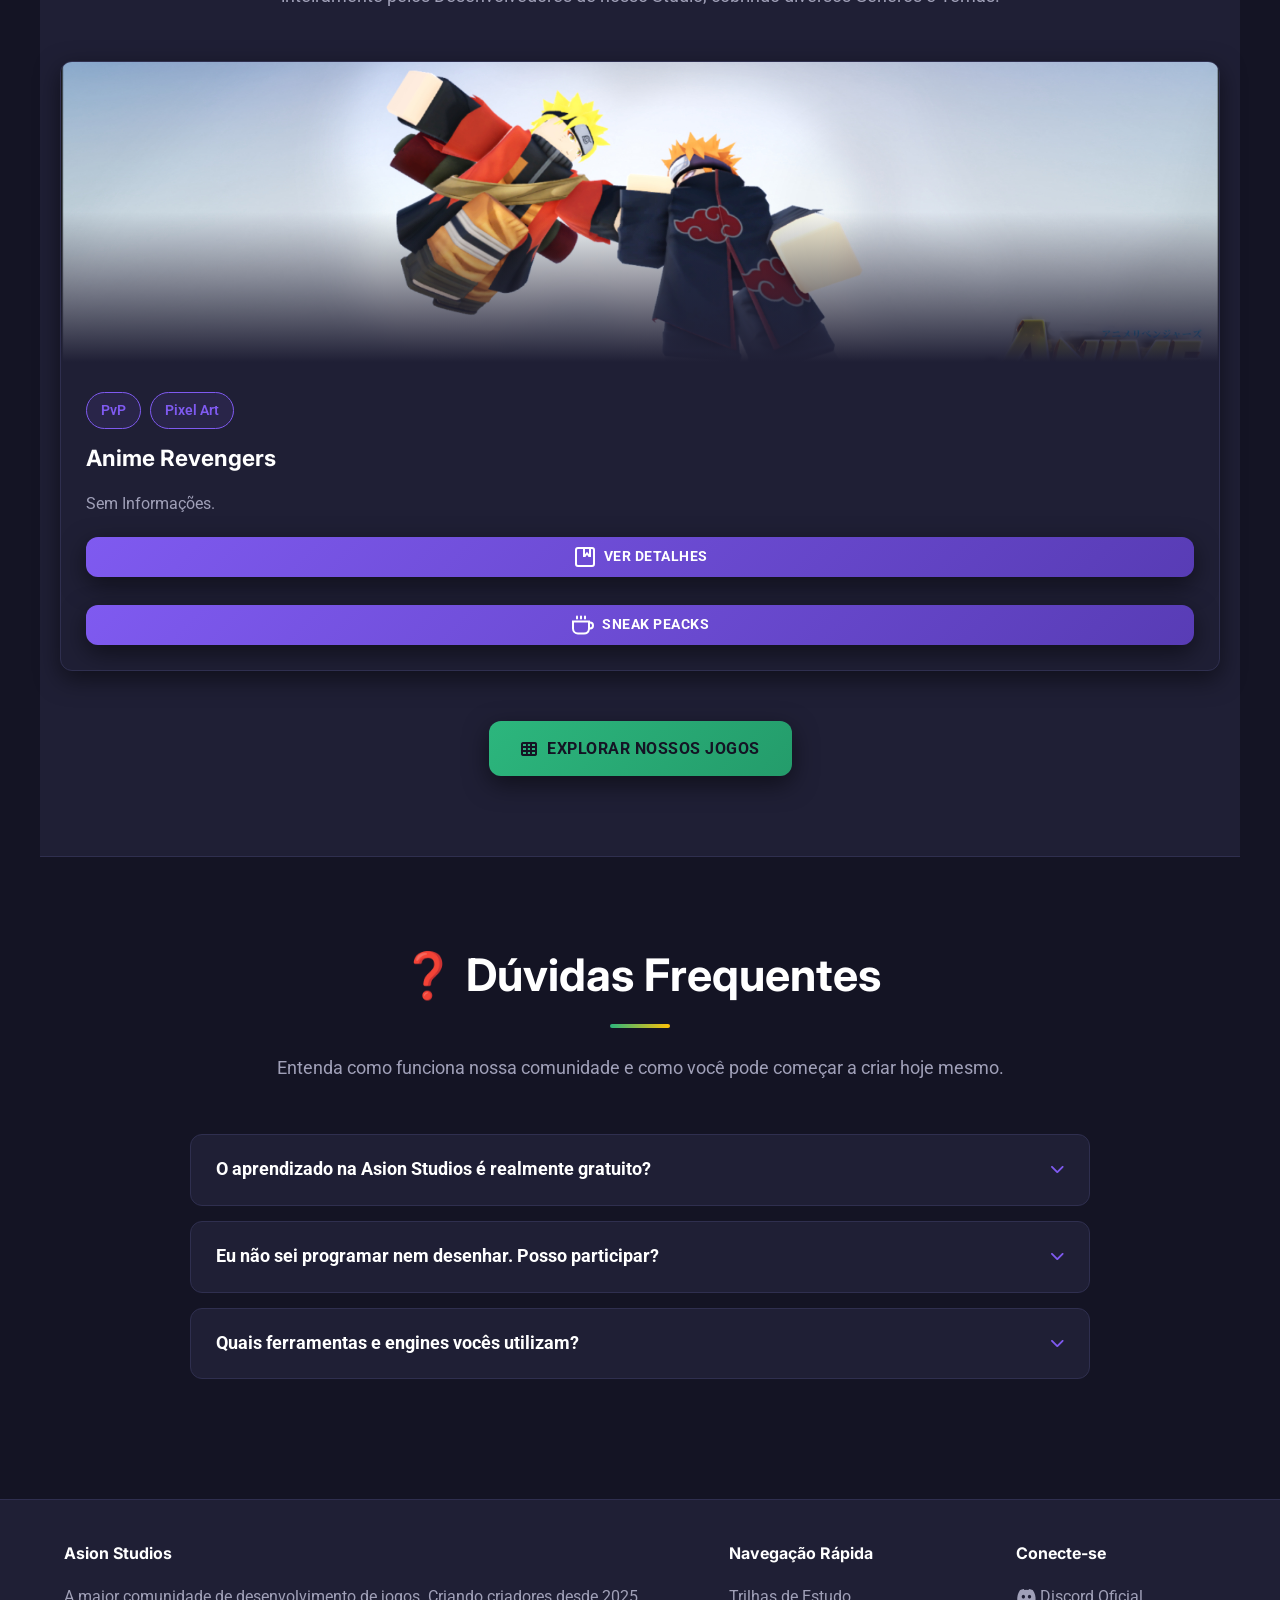
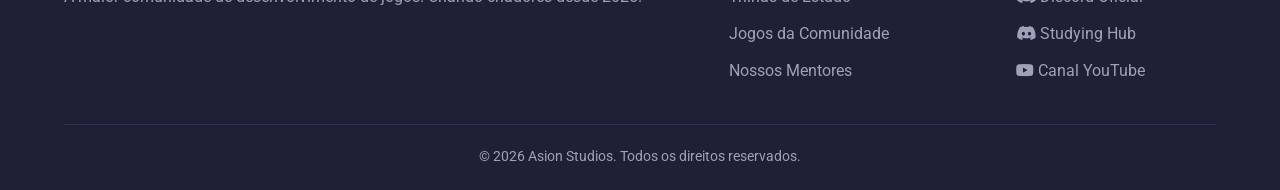
==== commit 4ee5f44e: "d" ====
--- a/index.html
+++ b/index.html
@@ -92,7 +92,7 @@
             
             <div class="gh-card-grid gh-card-grid--3-cols">
                 <article class="gh-game-card">
-                    <div class="gh-game-card__media" style="background-image: url('https://placehold.co/400x250/3a2a2a/FFFFFF/png?text=Image');"></div>
+                    <div class="gh-game-card__media" style="background-image: url('assets/images/SneakNarutpVsPain.jpg');"></div>
                     <div class="gh-game-card__body">
                         <div class="gh-tags">
                             <span class="gh-tag">PvP</span>
--- a/style.css
+++ b/style.css
@@ -584,11 +584,10 @@
 
 .gh-game-card__media {
     width: 100%;
-    height: 220px;
-    background-color: #2a2a40;
-    /* Placeholder cor sólida */
-    background-size: cover;
-    background-position: center;
+    height: 300px;
+    background-color: #2a2a40; /* Placeholder cor sólida */
+    background-size: cover; /* Faz a imagem preencher todo o espaço */
+    background-position: center; /* Centraliza a imagem */
     position: relative;
 }
 
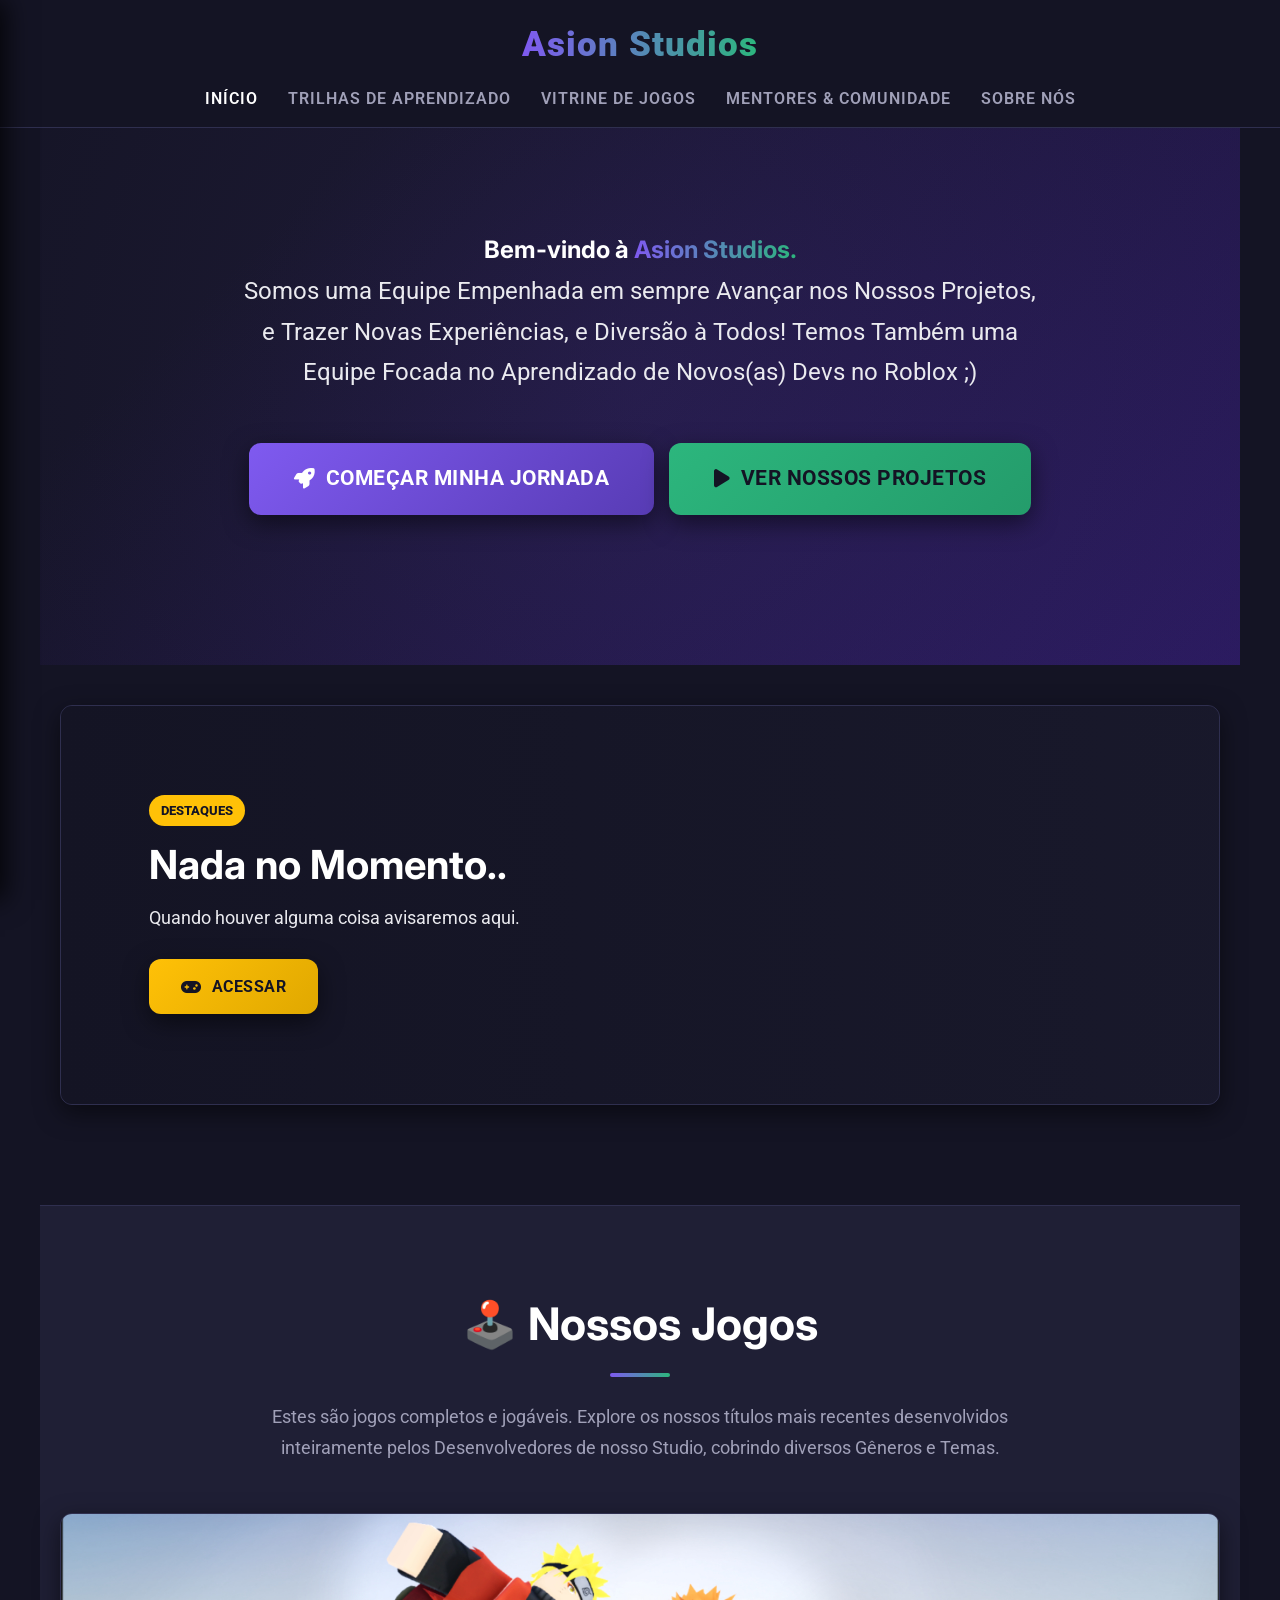
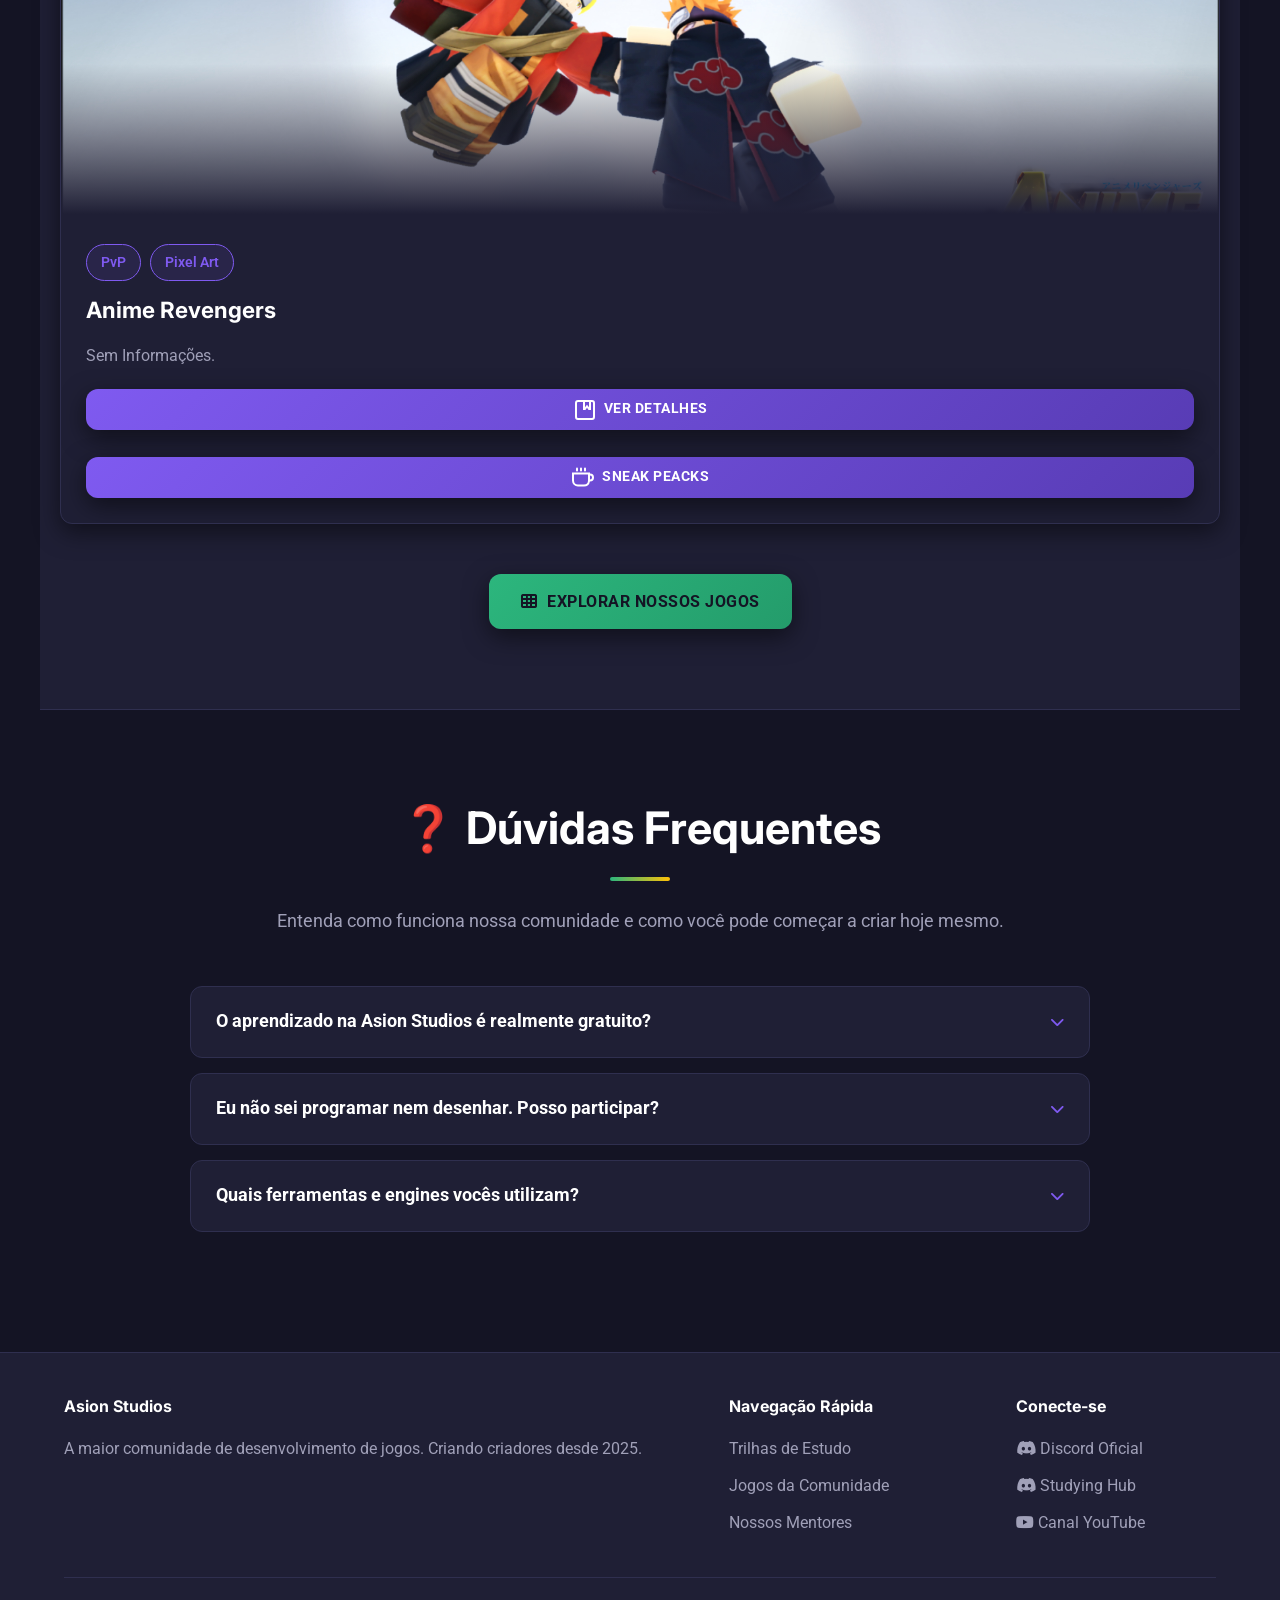
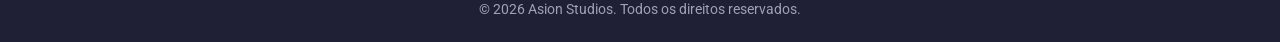
==== commit ff337541: "fd" ====
--- a/index.html
+++ b/index.html
@@ -74,13 +74,13 @@
         </section>
 
         <section class="gh-section" style="padding-top: 40px; padding-bottom: 40px;">
-            <div class="gh-banner" style="background-image: url('https://placehold.co/1200x400/1F1F35/FFFFFF/png?text=Banner+Jogo+Destaque');">
+            <div class="gh-banner " style="background-image: url('https://placehold.co/1200x400/1F1F35/FFFFFF/png?text=Banner+Jogo+Destaque');">
                 <div class="gh-banner__content">
-                    <span class="gh-banner__badge">Projeto em Destaque</span>
-                    <h2 class="gh-banner__title">"Neon Protocol": O Hack 'n' Slash Cyberpunk Criado na Ascencion Studios</h2>
-                    <p class="gh-banner__subtitle">Desenvolvido por uma equipe de 5 estudantes durante 4 meses, este projeto Action-RPG 3D acaba de entrar em fase beta aberta. Participe dos testes e veja o que nossa comunidade é capaz de criar!</p>
+                    <span class="gh-banner__badge">Destaques</span>
+                    <h2 class="gh-banner__title">Nada no Momento..</h2>
+                    <p class="gh-banner__subtitle">Quando houver alguma coisa avisaremos aqui.</p>
                     <a href="jogos.html#neon" class="gh-button gh-button--accent">
-                        <i class="fas fa-gamepad"></i> Jogar o Beta
+                        <i class="fas fa-gamepad"></i> Acessar
                     </a>
                 </div>
             </div>
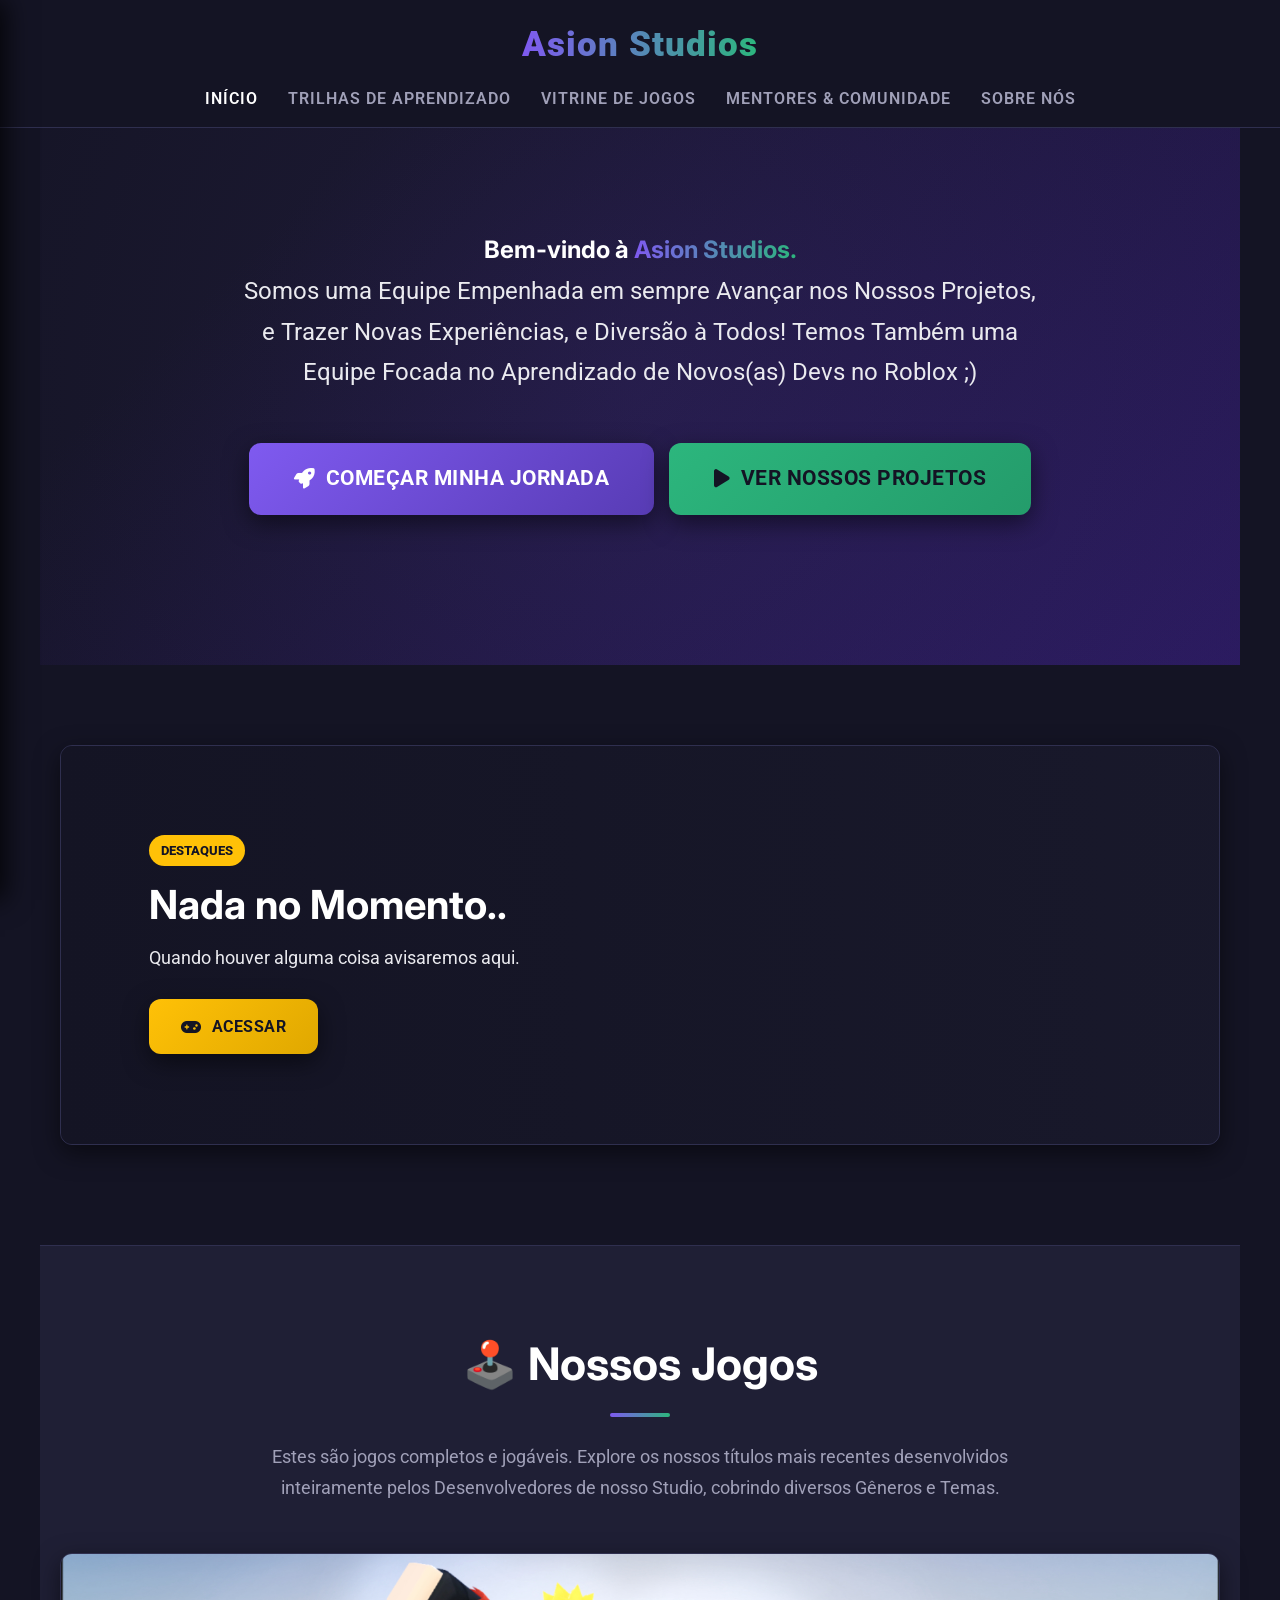
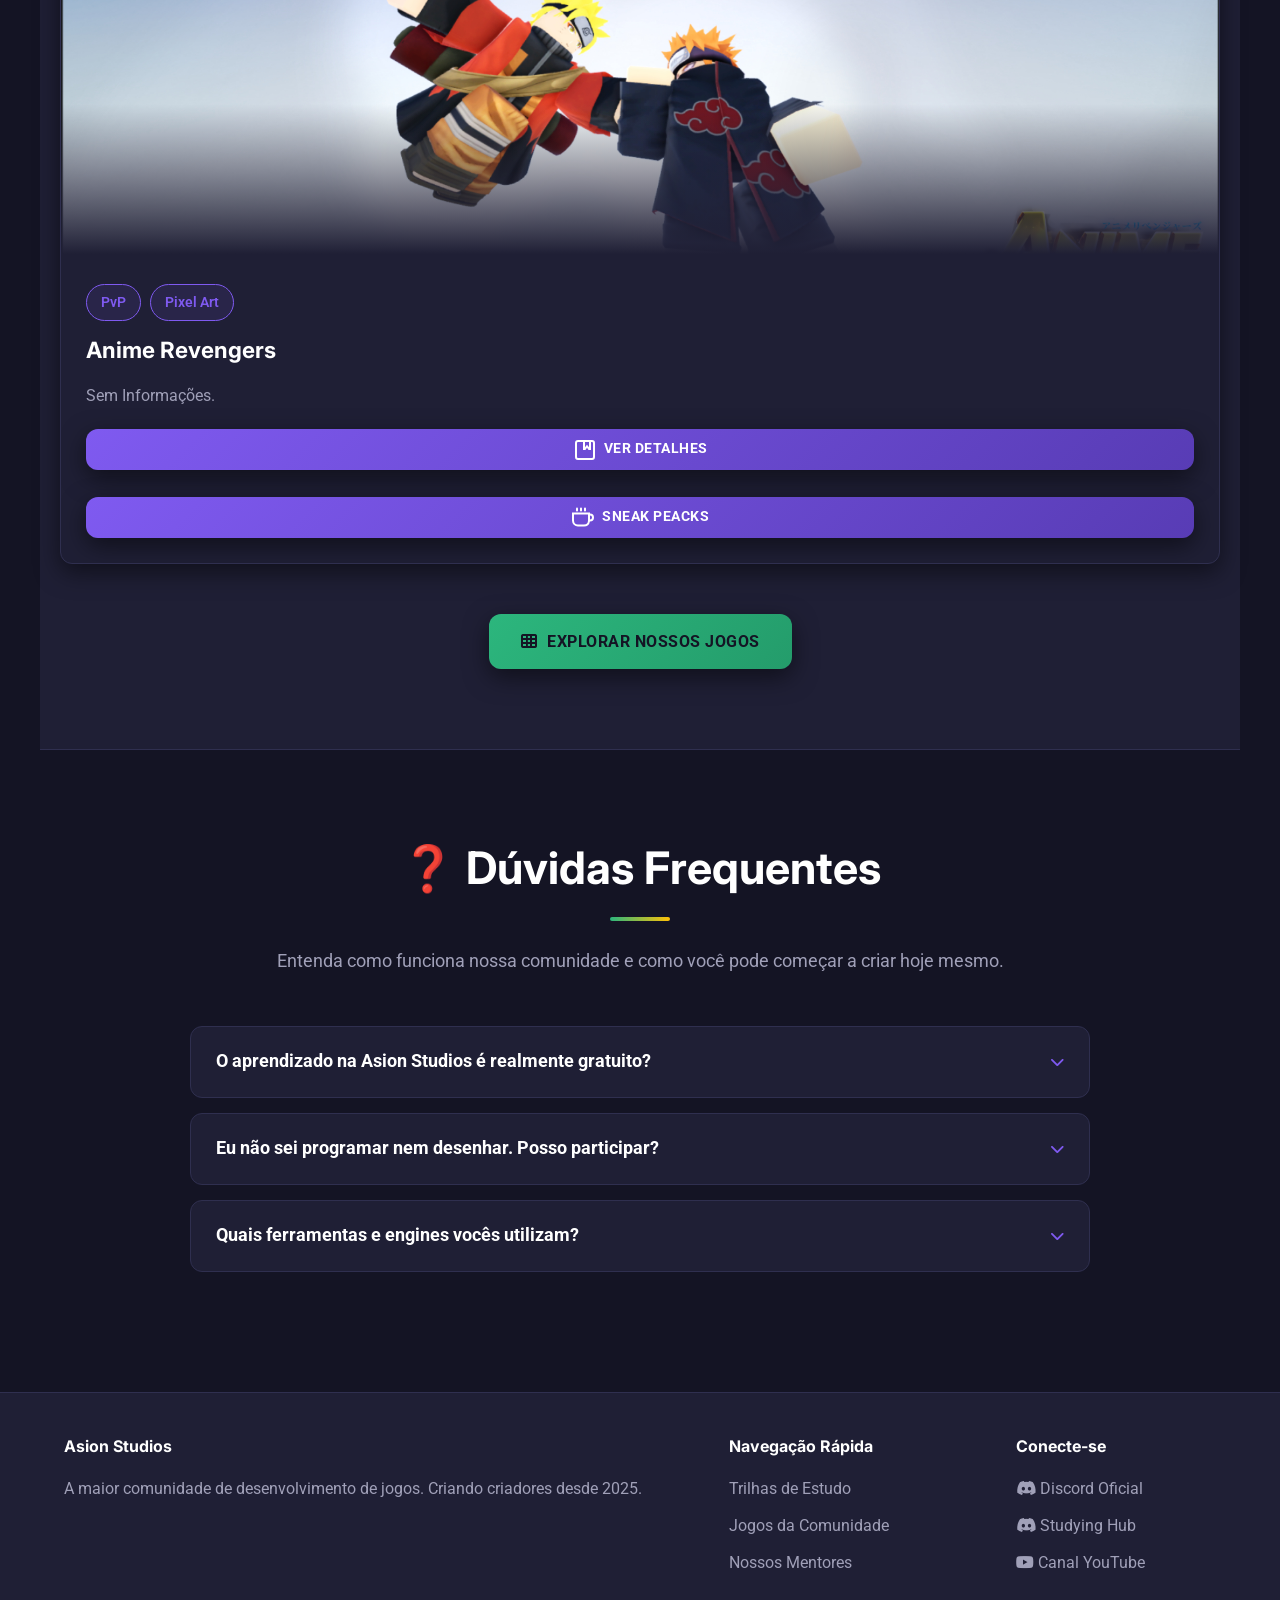
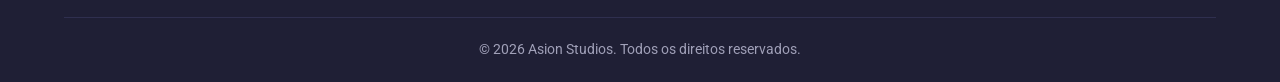
==== commit 96cd71f4: "d" ====
--- a/index.html
+++ b/index.html
@@ -73,7 +73,7 @@
             </div>
         </section>
 
-        <section class="gh-section" style="padding-top: 40px; padding-bottom: 40px;">
+        <section class="gh-section" style="padding-top: -1000px; padding-bottom: 40px;">
             <div class="gh-banner " style="background-image: url('https://placehold.co/1200x400/1F1F35/FFFFFF/png?text=Banner+Jogo+Destaque');">
                 <div class="gh-banner__content">
                     <span class="gh-banner__badge">Destaques</span>
--- a/style.css
+++ b/style.css
@@ -1015,7 +1015,8 @@
     }
 
     .gh-banner {
-        min-height: 300px;
+        min-height: 40px;
+        padding: 20px 0px;
     }
 
     .gh-banner__title {
@@ -1036,4 +1037,8 @@
     .gh-footer__col {
         text-align: center;
     }
+
+    .gh-button {
+        padding: 10px 20px;
+    }
 }
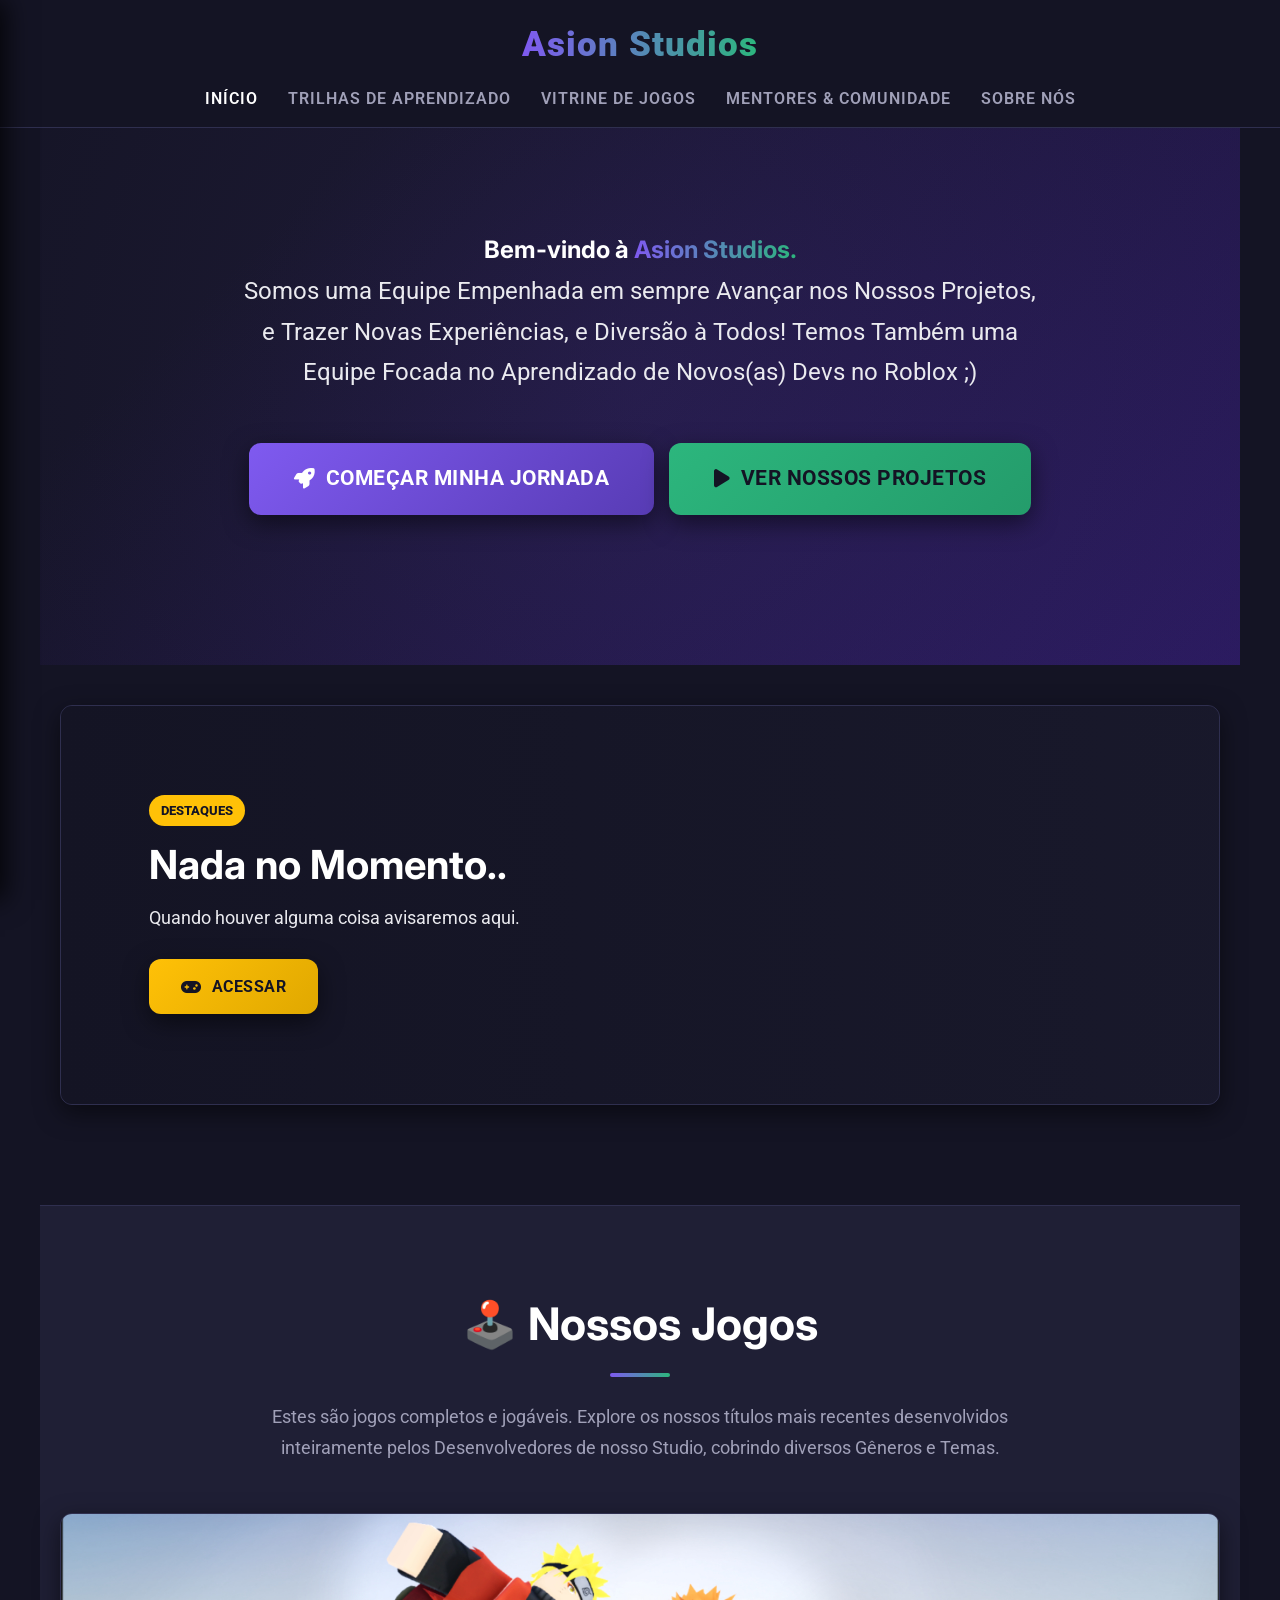
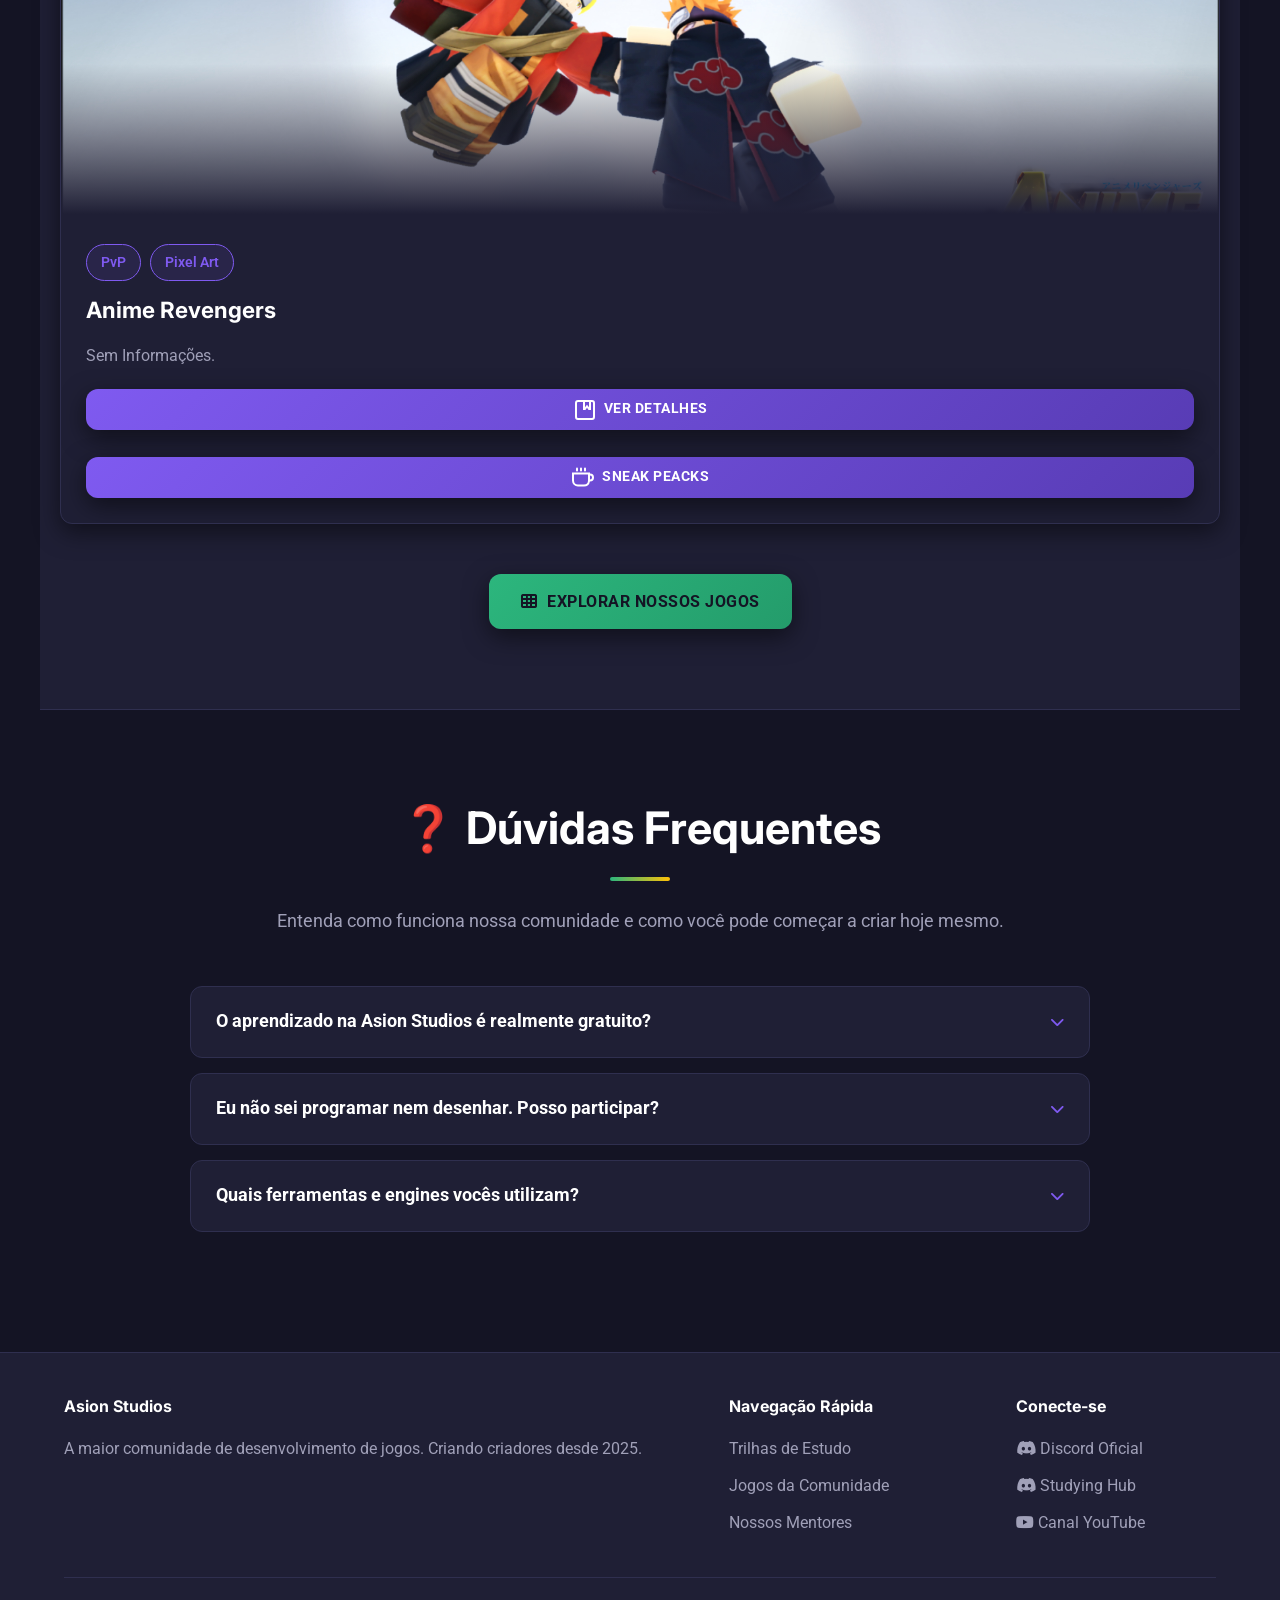
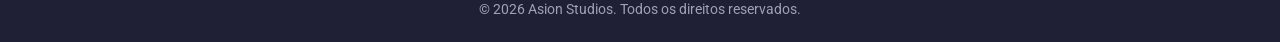
==== commit fb4a62eb: "d" ====
--- a/index.html
+++ b/index.html
@@ -73,7 +73,7 @@
             </div>
         </section>
 
-        <section class="gh-section" style="padding-top: -1000px; padding-bottom: 40px;">
+        <section class="gh-section" style="padding-top: 40px; padding-bottom: 40px;">
             <div class="gh-banner " style="background-image: url('https://placehold.co/1200x400/1F1F35/FFFFFF/png?text=Banner+Jogo+Destaque');">
                 <div class="gh-banner__content">
                     <span class="gh-banner__badge">Destaques</span>
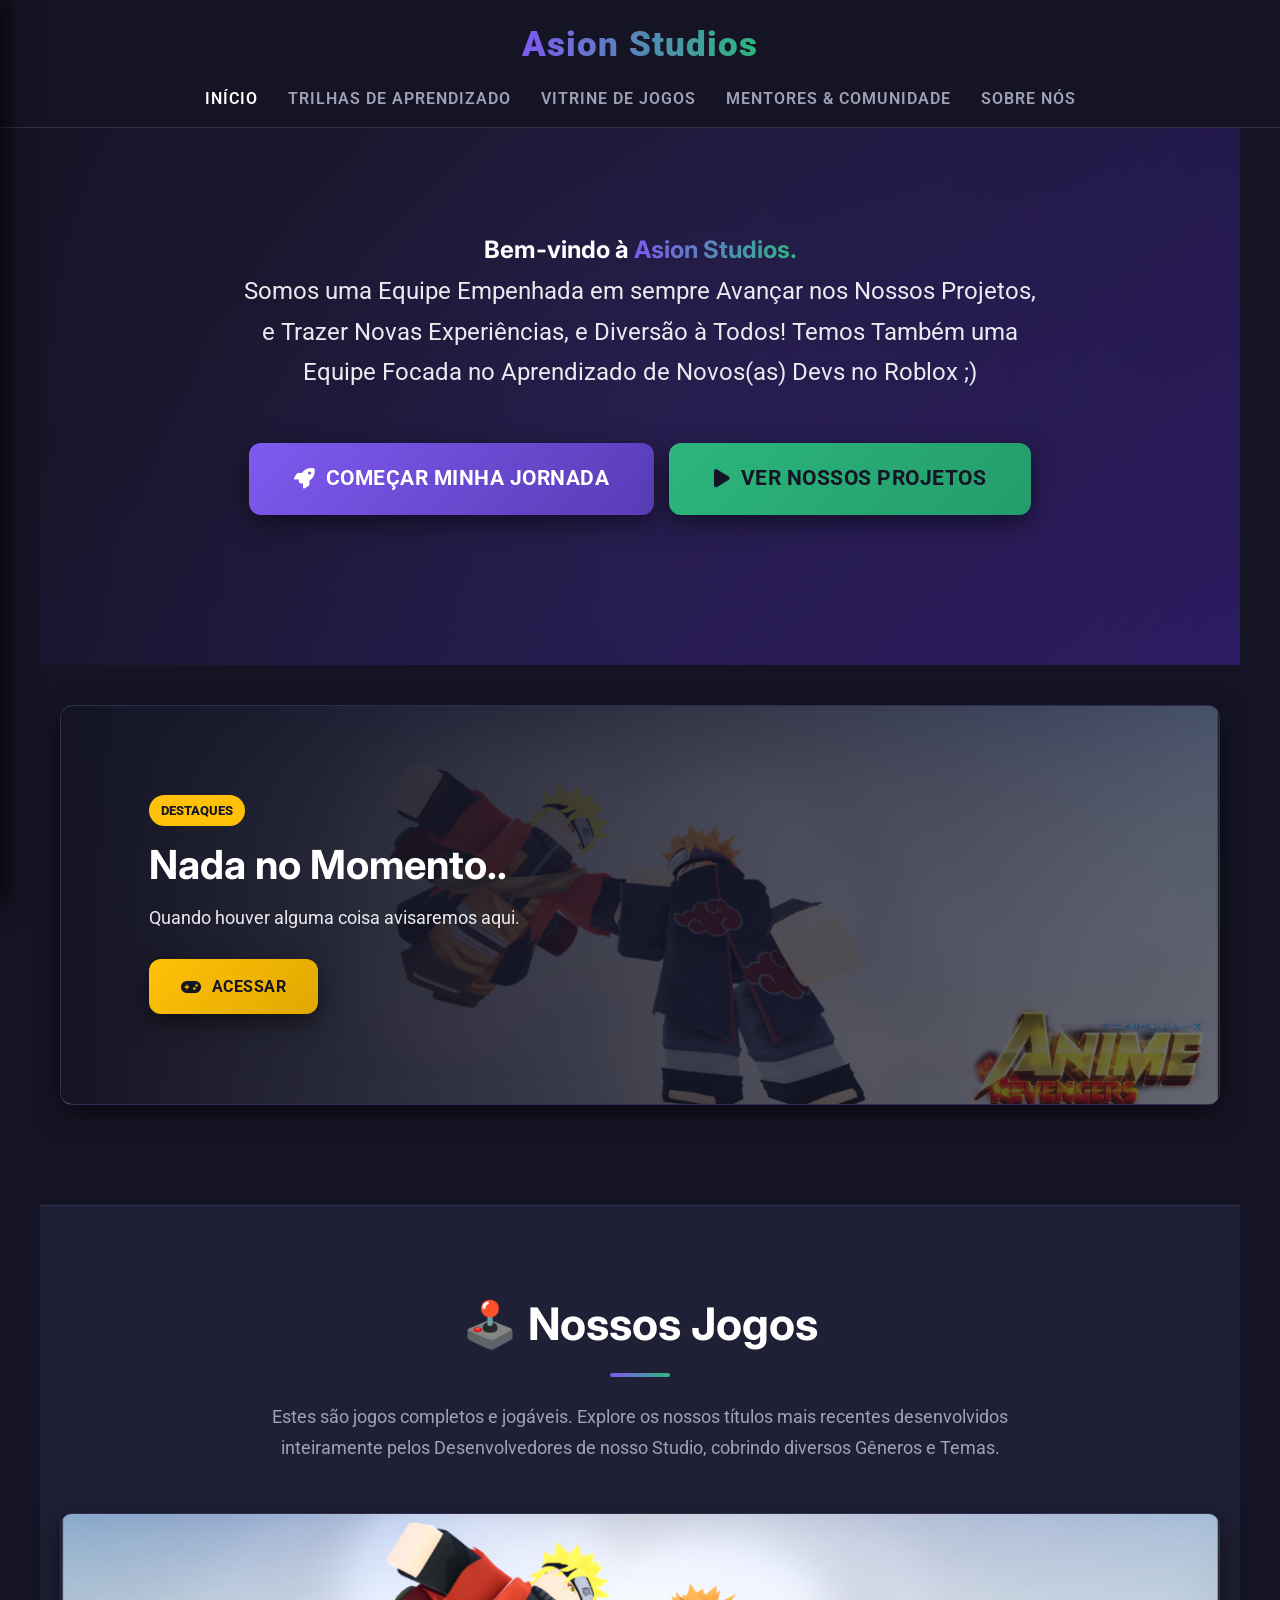
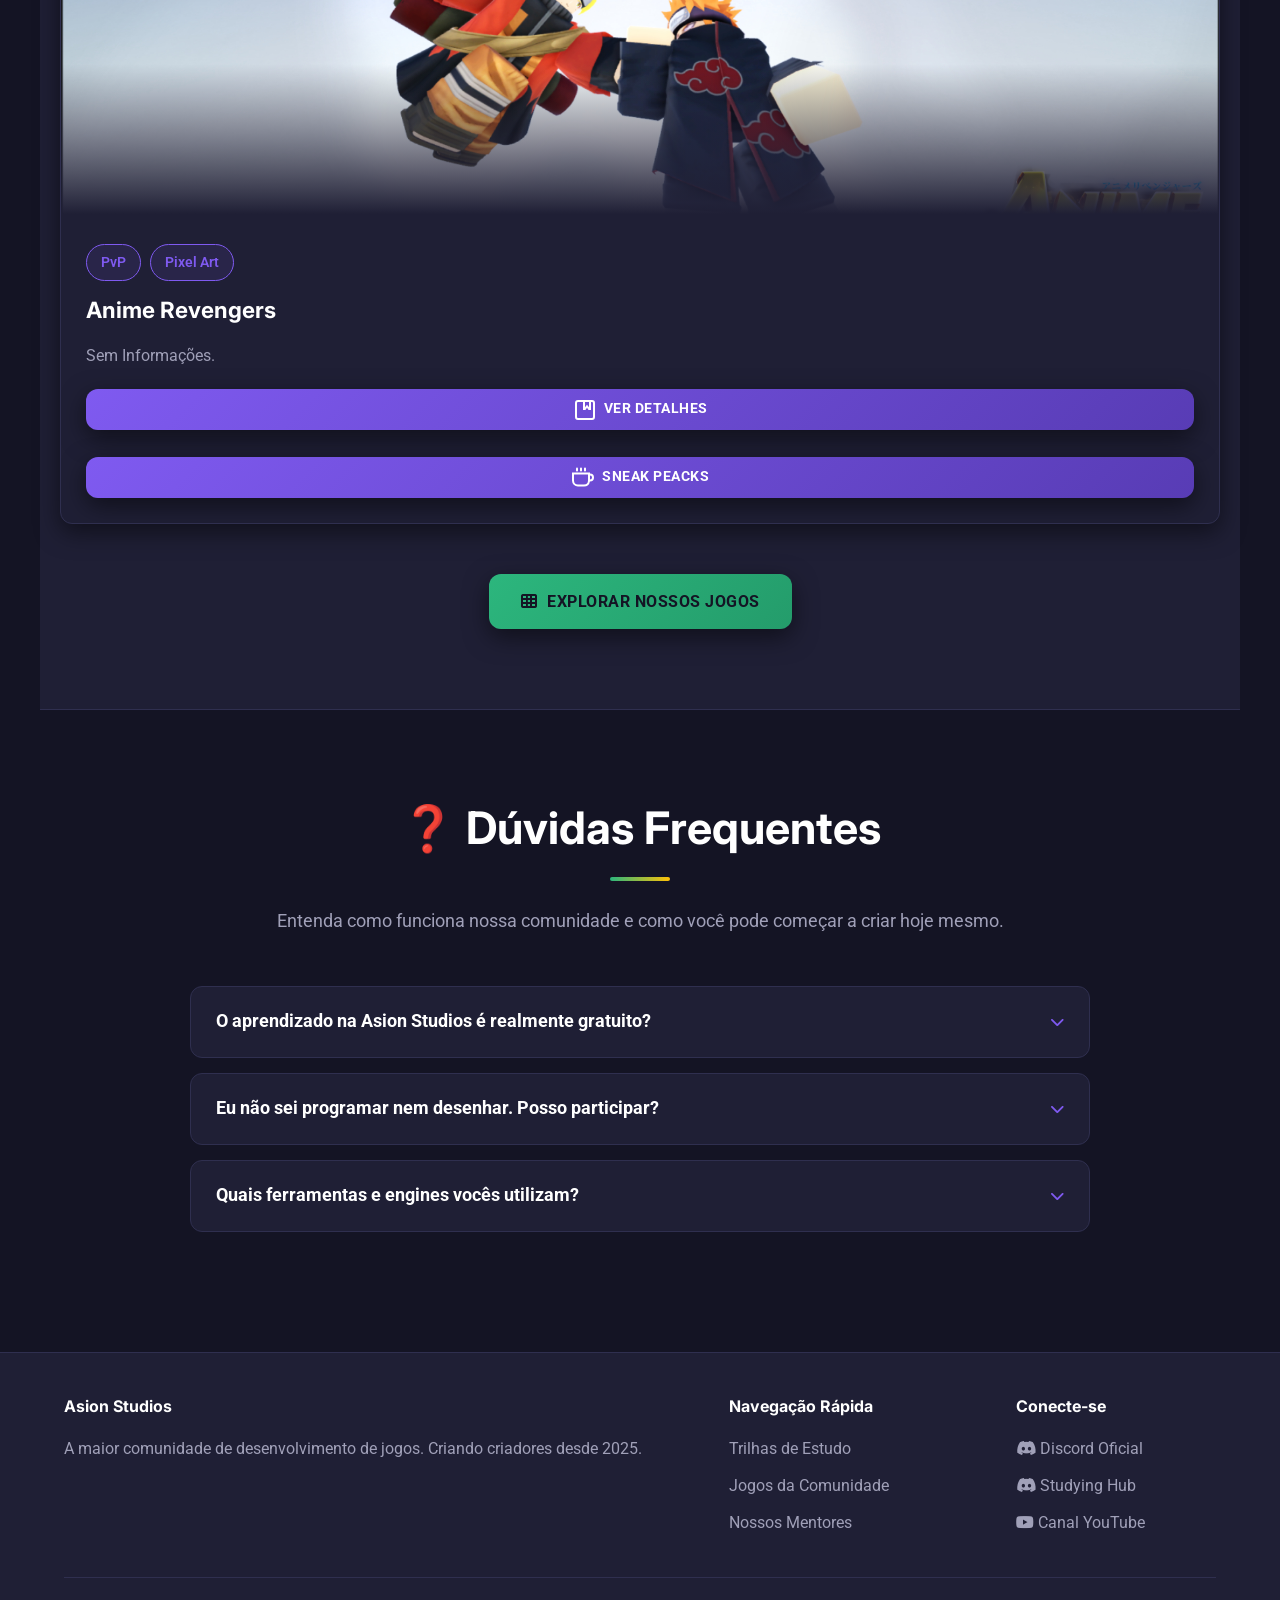
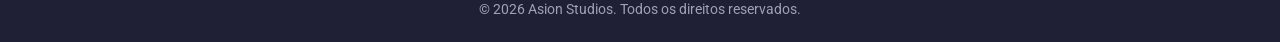
==== commit 8fa7b0e3: "d" ====
--- a/index.html
+++ b/index.html
@@ -74,7 +74,7 @@
         </section>
 
         <section class="gh-section" style="padding-top: 40px; padding-bottom: 40px;">
-            <div class="gh-banner " style="background-image: url('https://placehold.co/1200x400/1F1F35/FFFFFF/png?text=Banner+Jogo+Destaque');">
+            <div class="gh-banner " style="background-image: url('assets/images/SneakNarutpVsPain.jpg');">
                 <div class="gh-banner__content">
                     <span class="gh-banner__badge">Destaques</span>
                     <h2 class="gh-banner__title">Nada no Momento..</h2>
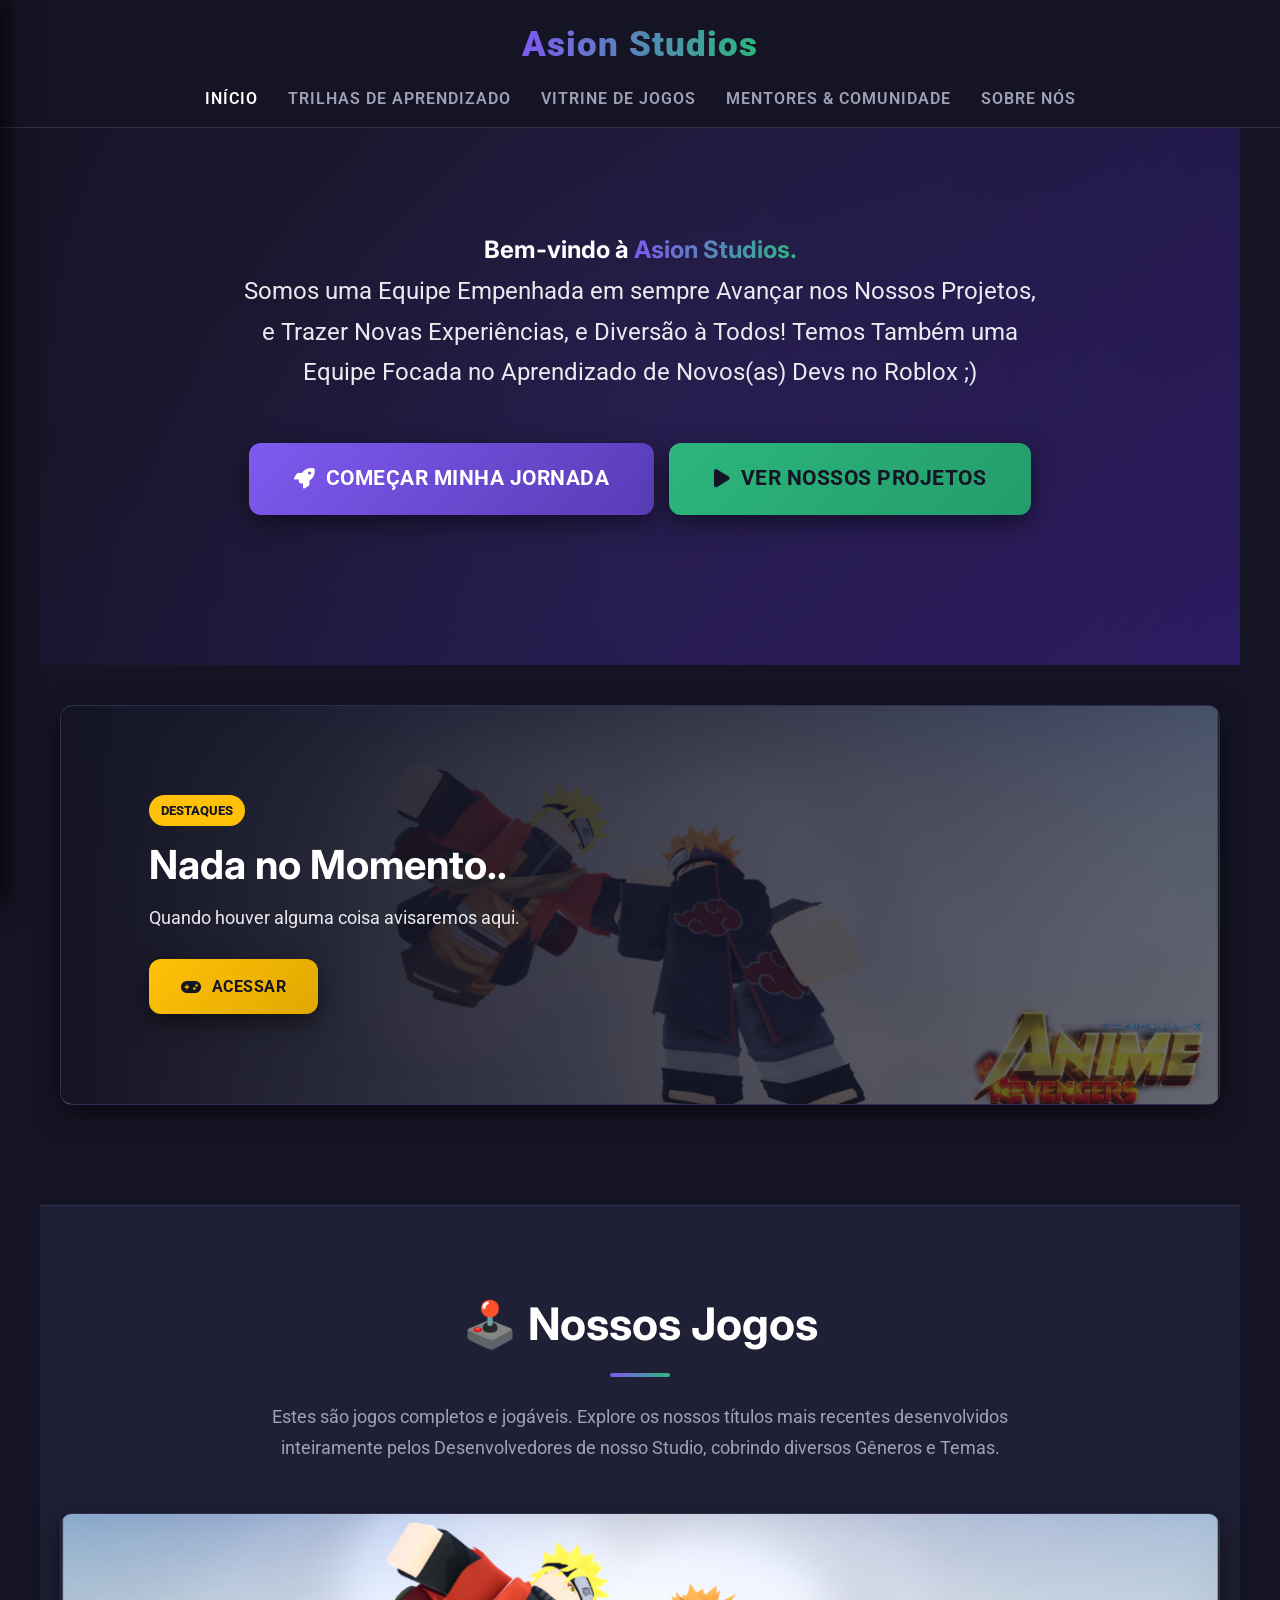
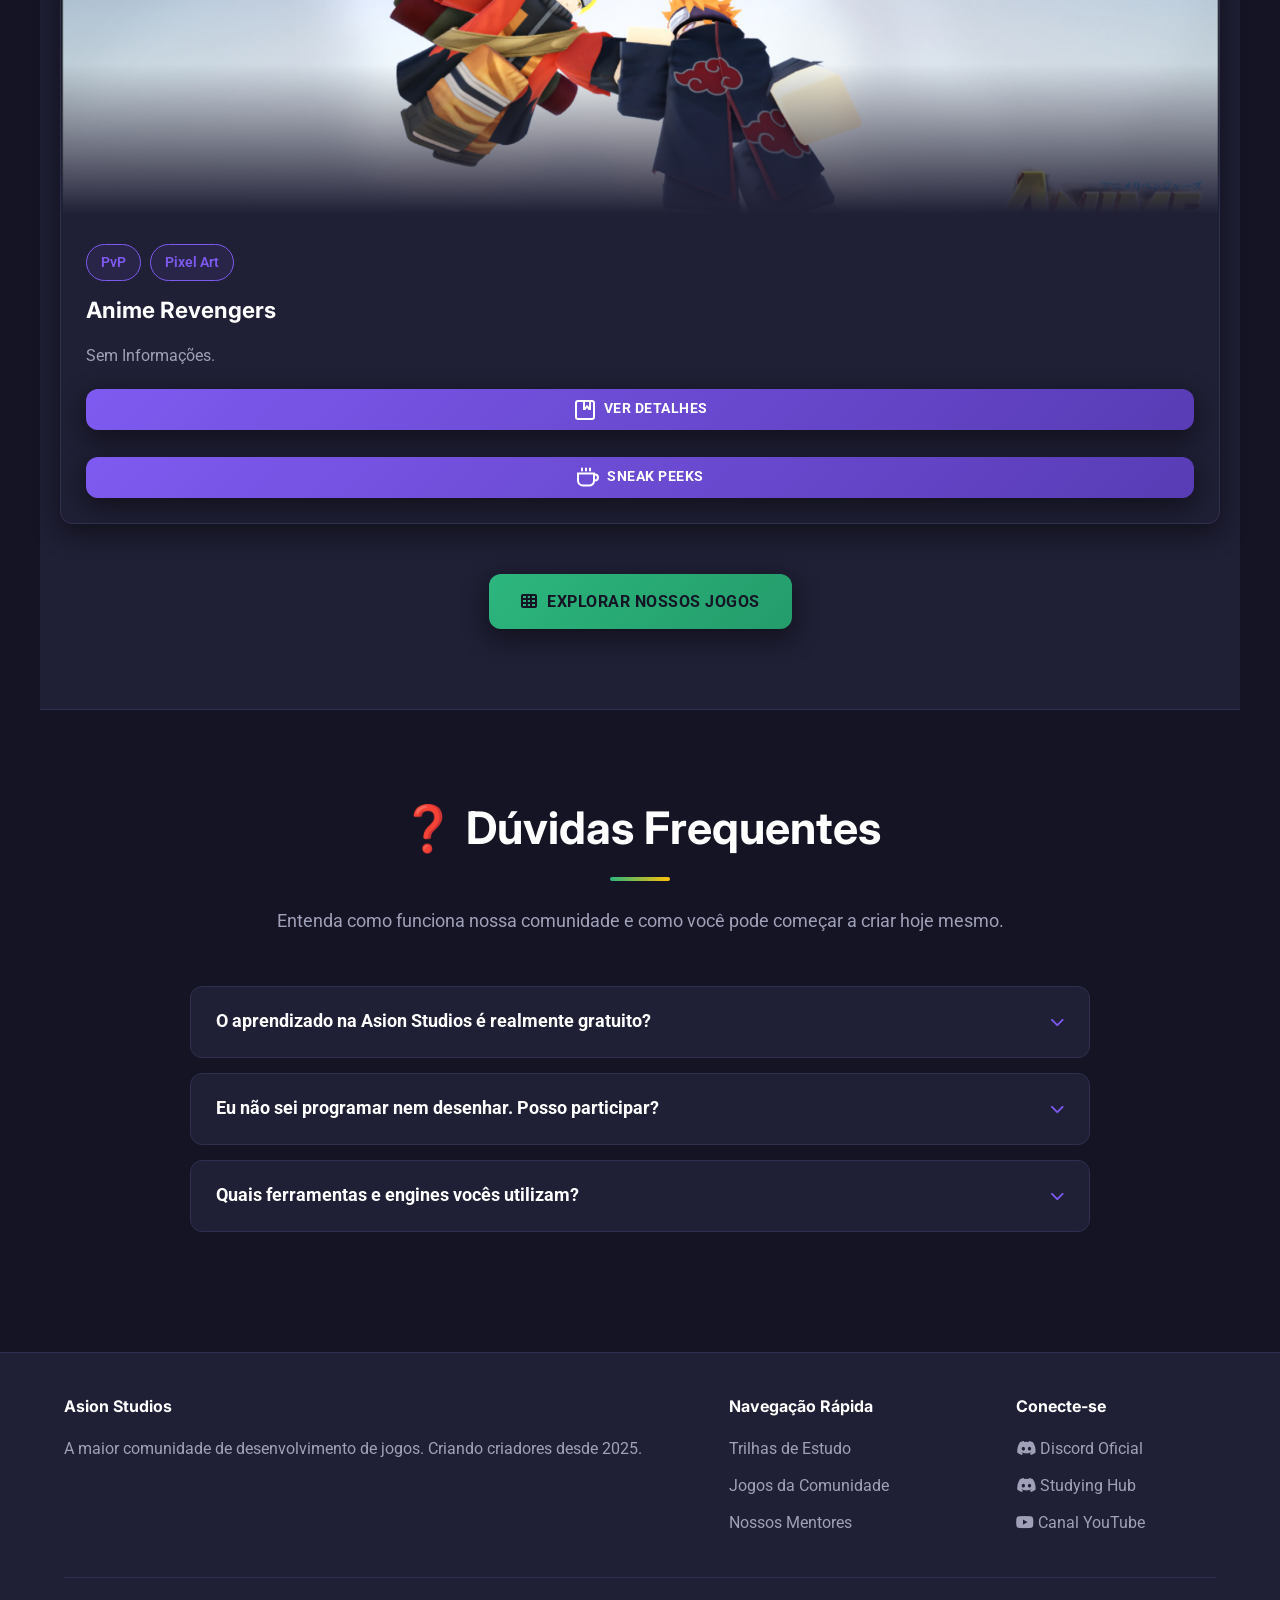
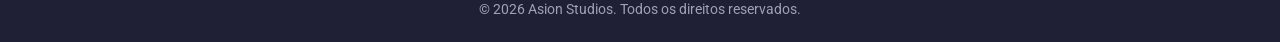
==== commit c352cd58: "d" ====
--- a/index.html
+++ b/index.html
@@ -79,7 +79,7 @@
                     <span class="gh-banner__badge">Destaques</span>
                     <h2 class="gh-banner__title">Nada no Momento..</h2>
                     <p class="gh-banner__subtitle">Quando houver alguma coisa avisaremos aqui.</p>
-                    <a href="jogos.html#neon" class="gh-button gh-button--accent">
+                    <a href="jogos" class="gh-button gh-button--accent">
                         <i class="fas fa-gamepad"></i> Acessar
                     </a>
                 </div>
@@ -105,7 +105,7 @@
                         </div>
                         <br>
                         <div class="gh-game-card__footer">
-                            <a href="https://discord.com/channels/1443773820145238119/1445144097776992326" class="gh-button gh-button--primary gh-button--small gh-button--full"><svg xmlns="http://www.w3.org/2000/svg" width="24" height="24" viewBox="0 0 24 24"><g fill="currentColor"><path d="M6 2.5a1 1 0 0 0-1 1v2a1 1 0 0 0 2 0v-2a1 1 0 0 0-1-1"/><path fill-rule="evenodd" d="M13 21.5a6 6 0 0 0 5.917-5H19a4 4 0 0 0 0-8v-1H1v8a6 6 0 0 0 6 6zM3 9.5v6a4 4 0 0 0 4 4h6a4 4 0 0 0 4-4v-6zm18 3a2 2 0 0 1-2 2v-4a2 2 0 0 1 2 2" clip-rule="evenodd"/><path d="M9 3.5a1 1 0 1 1 2 0v2a1 1 0 1 1-2 0zm5-1a1 1 0 0 0-1 1v2a1 1 0 1 0 2 0v-2a1 1 0 0 0-1-1"/></g></svg> &nbsp; Sneak Peacks</a>
+                            <a href="https://discord.com/channels/1443773820145238119/1445144097776992326" class="gh-button gh-button--primary gh-button--small gh-button--full"><svg xmlns="http://www.w3.org/2000/svg" width="24" height="24" viewBox="0 0 24 24"><g fill="currentColor"><path d="M6 2.5a1 1 0 0 0-1 1v2a1 1 0 0 0 2 0v-2a1 1 0 0 0-1-1"/><path fill-rule="evenodd" d="M13 21.5a6 6 0 0 0 5.917-5H19a4 4 0 0 0 0-8v-1H1v8a6 6 0 0 0 6 6zM3 9.5v6a4 4 0 0 0 4 4h6a4 4 0 0 0 4-4v-6zm18 3a2 2 0 0 1-2 2v-4a2 2 0 0 1 2 2" clip-rule="evenodd"/><path d="M9 3.5a1 1 0 1 1 2 0v2a1 1 0 1 1-2 0zm5-1a1 1 0 0 0-1 1v2a1 1 0 1 0 2 0v-2a1 1 0 0 0-1-1"/></g></svg> &nbsp; Sneak Peeks</a>
                         </div>
                     </div>
                 </article>
--- a/style.css
+++ b/style.css
@@ -1015,12 +1015,28 @@
     }
 
     .gh-banner {
-        min-height: 40px;
-        padding: 20px 0px;
+        /* 1. Define uma altura mínima fixa para garantir que a imagem apareça */
+        min-height: 300px; 
+
+        aspect-ratio: 4 / 3; /* No mobile, vira um retângulo mais alto/quadrado */
+        
+        /* 2. Garante que a imagem cubra o espaço sem distorcer */
+        background-size: cover;
+        background-position: center;
+        
+        /* 3. Ajusta o padding: mais nas laterais para o texto não colar na borda */
+        padding: 40px 25px;
+        
+        /* 4. Centraliza o conteúdo verticalmente */
+        display: flex;
+        flex-direction: column;
+        justify-content: center;
+        align-items: flex-start; /* Alinha o texto à esquerda ou center se preferir */
     }
 
     .gh-banner__title {
-        font-size: 1.8rem;
+        font-size: 1.6rem; /* Diminui um pouco o título para não quebrar muito */
+        margin-bottom: 10px;
     }
 
     .gh-card-grid--3-cols,
